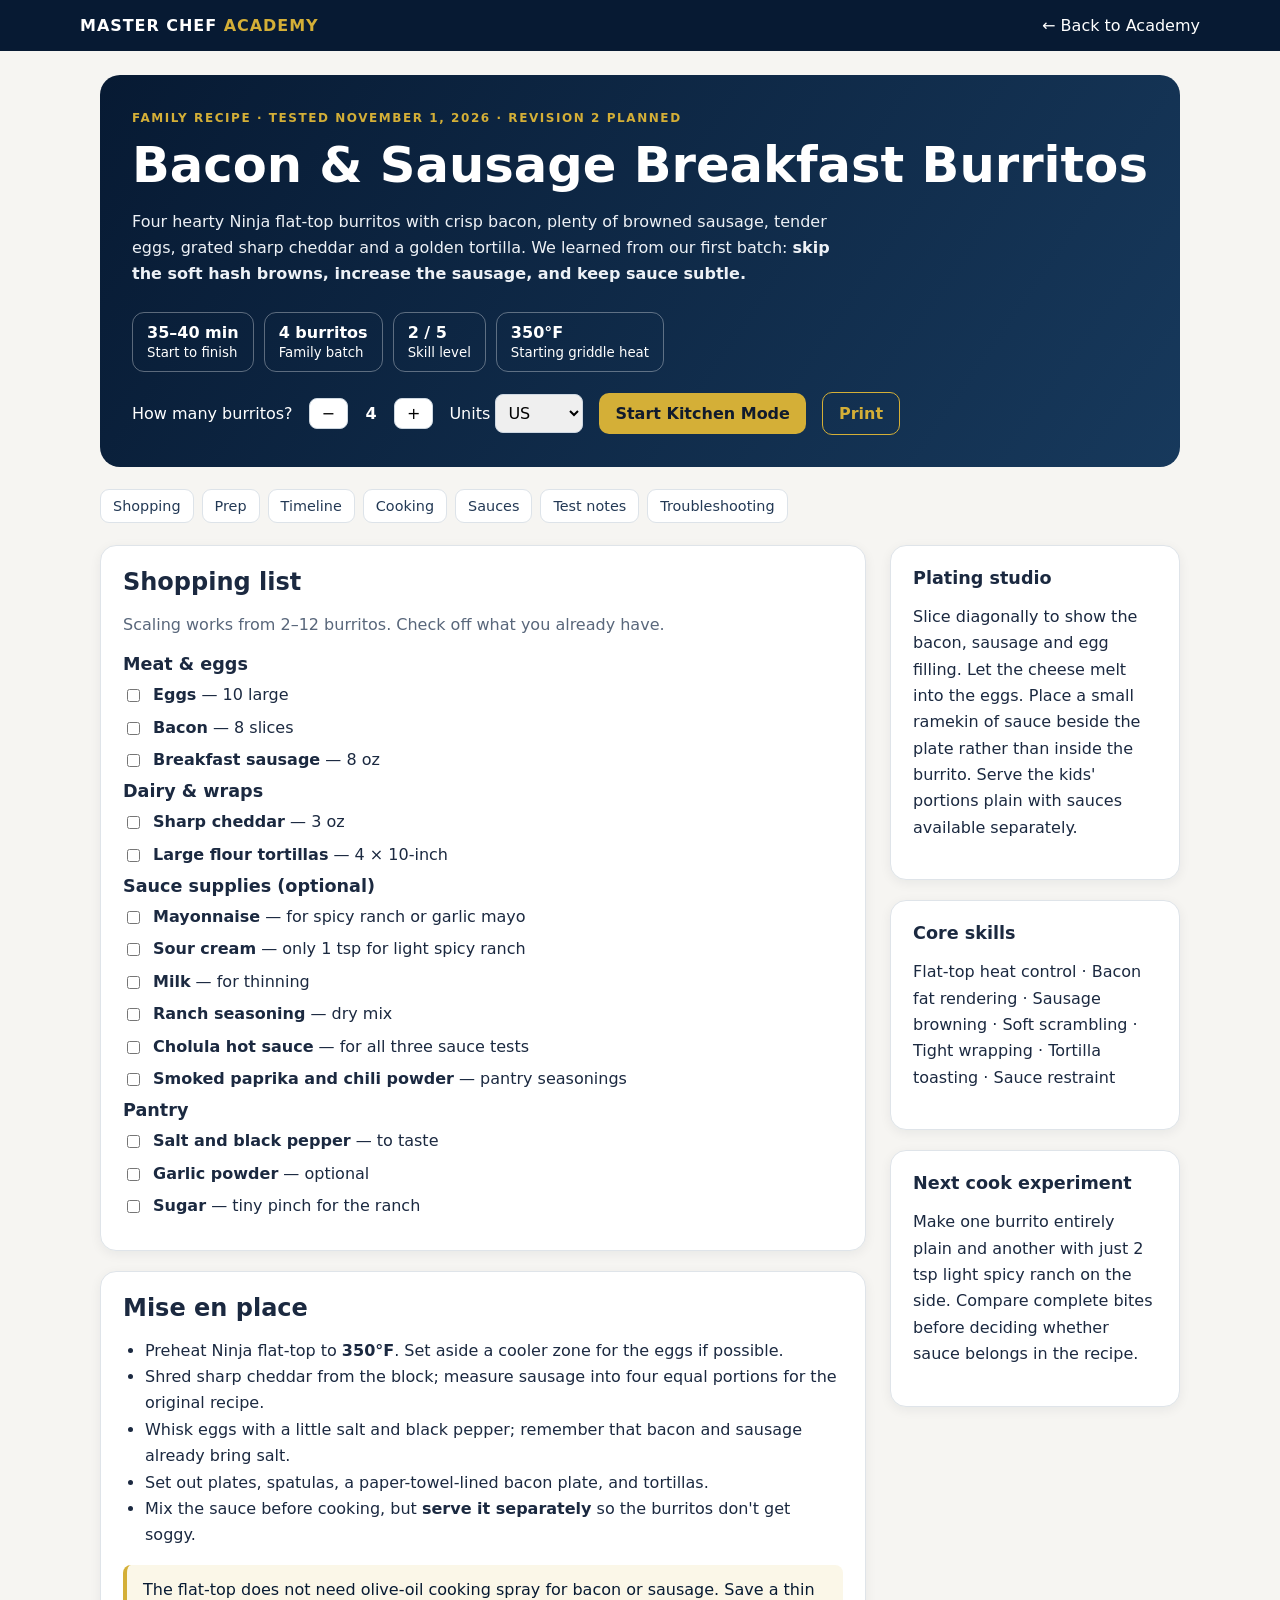
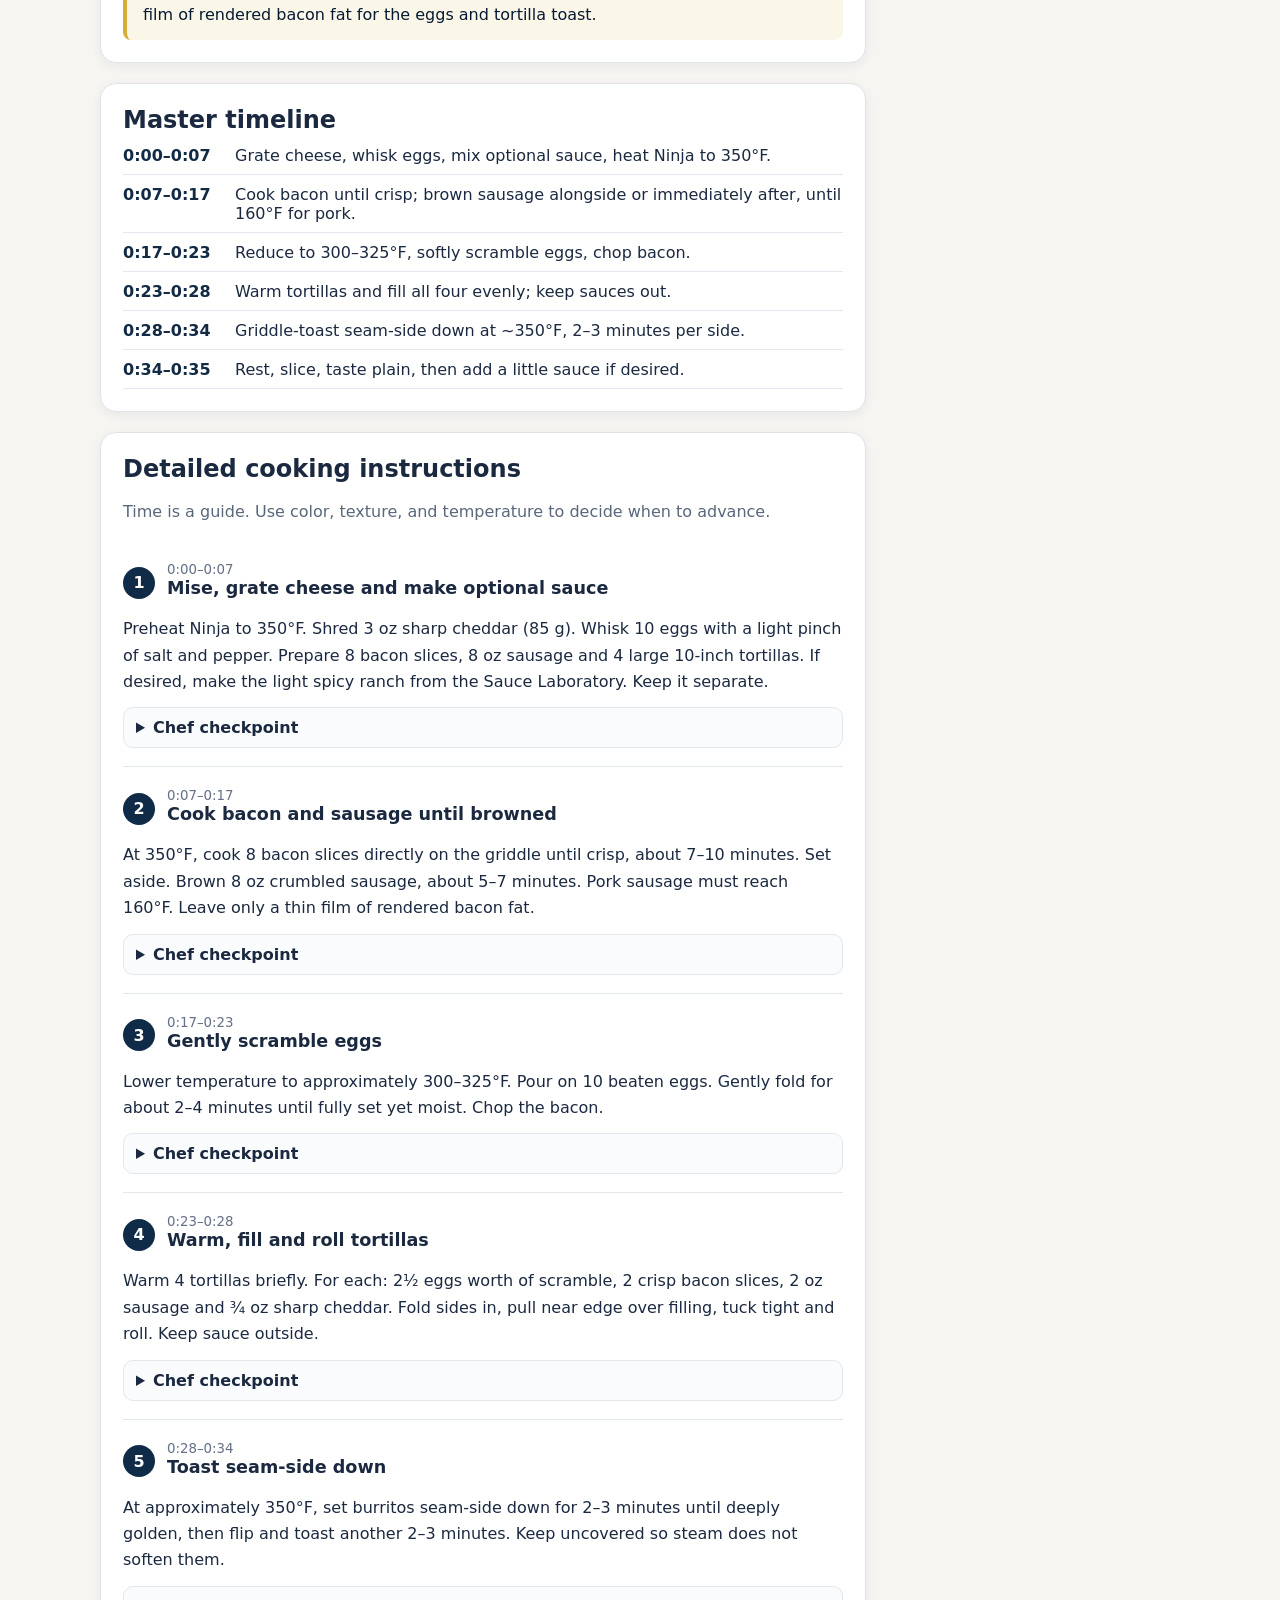
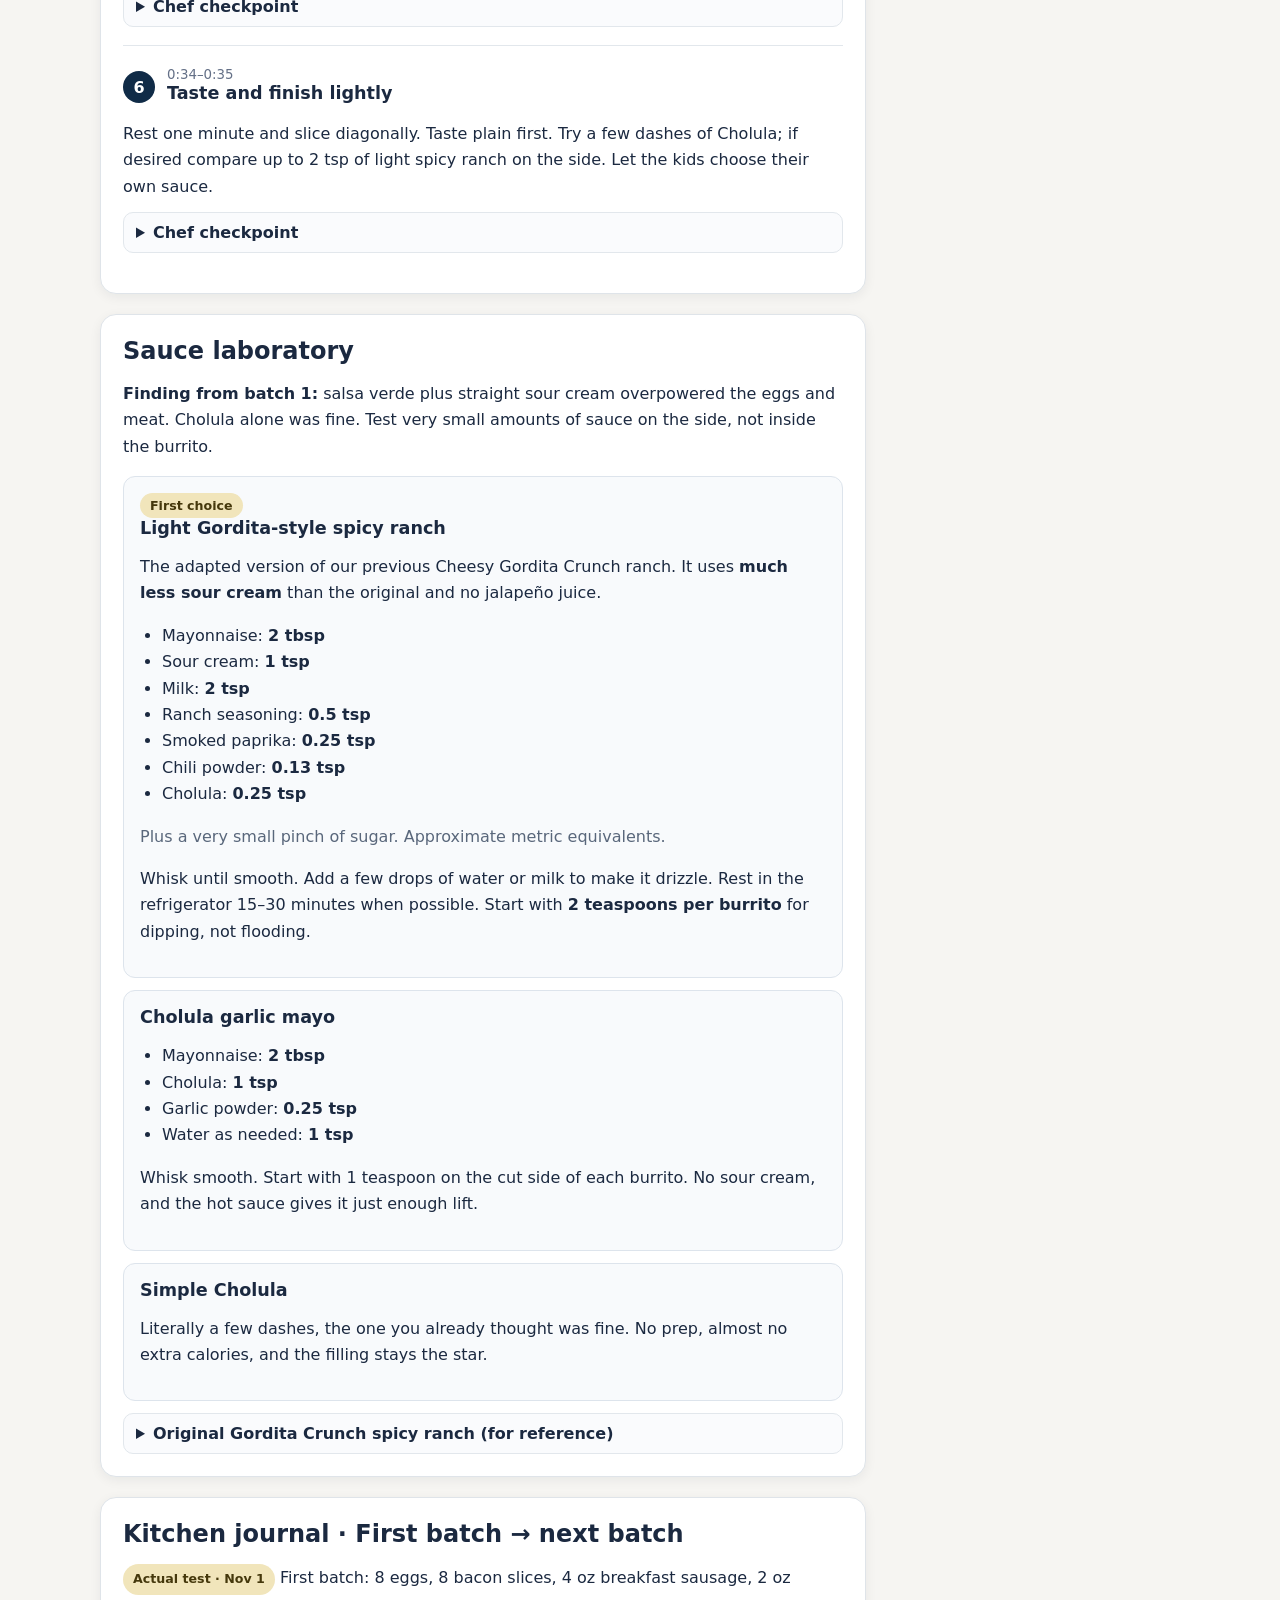
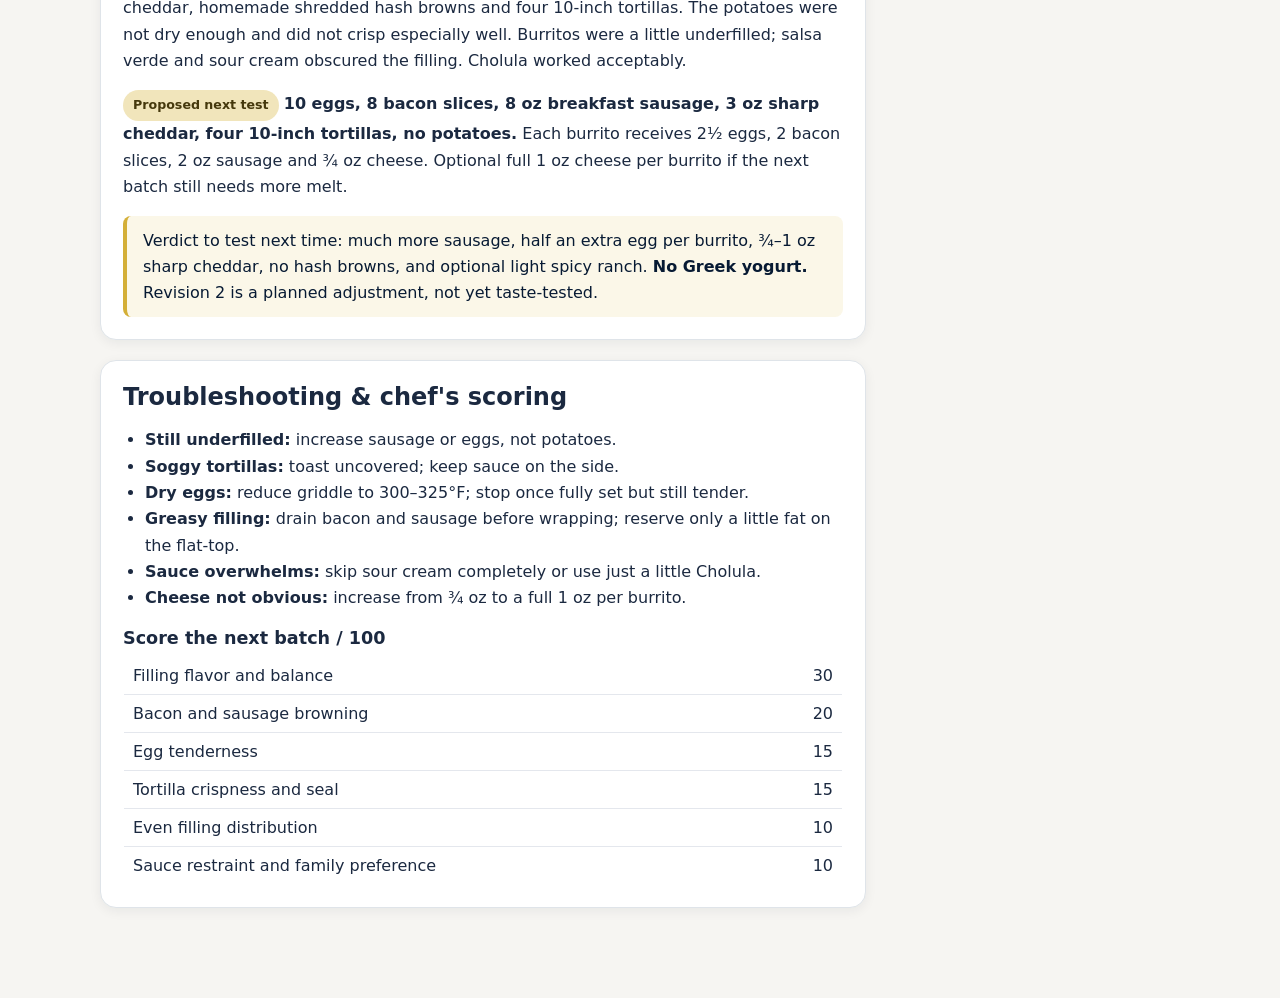
==== breakfast-burritos.html @ e3847322 "Add family breakfast burrito academy recipe with sauce trials and Kitchen Mode" ====
<!doctype html>
<html lang="en">
<head>
  <meta charset="utf-8"><meta name="viewport" content="width=device-width, initial-scale=1">
  <meta name="theme-color" content="#071a33">
  <title>Family Breakfast Burritos | Master Chef Academy</title>
  <link rel="stylesheet" href="styles.css">
  <style>
    :root{--navy:#071a33;--gold:#d4af37;--cream:#f6f5f2;--ink:#1b2940;}
    *{box-sizing:border-box}
    body{margin:0;background:var(--cream);color:var(--ink);font-family:system-ui,-apple-system,"Segoe UI",Arial,sans-serif}
    .academy-top{background:var(--navy);color:white;padding:1rem max(20px,calc((100vw - 1120px)/2));display:flex;justify-content:space-between;align-items:center;gap:1rem}
    .academy-top a{color:white;text-decoration:none}.academy-brand{font-weight:800;letter-spacing:.06em}.academy-brand em{color:var(--gold);font-style:normal}
    .page{max-width:1120px;margin:0 auto;padding:24px 20px 70px}
    .recipe-hero{background:linear-gradient(125deg,#071a33,#17395c);color:white;border-radius:20px;padding:32px;margin-bottom:22px}
    .eyebrow{font-size:.75rem;letter-spacing:.13em;text-transform:uppercase;color:var(--gold);font-weight:800}
    h1{font-size:clamp(2rem,5vw,3.1rem);line-height:1.1;margin:12px 0}
    h2{margin:0 0 12px;font-size:1.5rem}h3{margin:0 0 8px;font-size:1.1rem}
    .recipe-hero p{max-width:70ch;color:#edf1f6;line-height:1.65}
    .facts{display:flex;flex-wrap:wrap;gap:10px;margin-top:24px}.fact{border:1px solid #ffffff55;border-radius:12px;padding:10px 14px}
    .layout{display:grid;grid-template-columns:minmax(0,1fr) 290px;gap:24px;align-items:start}
    .panel{background:white;border:1px solid #dfe4e9;border-radius:16px;padding:22px;margin-bottom:20px;box-shadow:0 3px 12px #091b3210}
    .panel p,.panel li{line-height:1.65}.panel ol,.panel ul{padding-left:22px}
    .subtle{color:#59677b}.tag{display:inline-block;background:#f1e5bb;color:#45380c;border-radius:99px;font-size:.79rem;font-weight:700;padding:5px 10px}
    .callout{border-left:4px solid var(--gold);padding:12px 16px;background:#fbf7e8;border-radius:8px;line-height:1.6}
    .controls{display:flex;gap:16px;flex-wrap:wrap;align-items:center;margin-top:20px}
    button,select{font:inherit}.btn{background:var(--gold);border:0;border-radius:10px;padding:11px 16px;color:#101b2d;font-weight:800;cursor:pointer}
    .btn.outline{background:transparent;border:1px solid var(--gold);color:var(--gold)}.btn:disabled{opacity:.45;cursor:default}
    .stepper{display:flex;align-items:center;gap:12px}.stepper button{border:1px solid #ccd6df;background:white;border-radius:8px;padding:5px 12px;cursor:pointer}
    .stepper strong{min-width:22px;text-align:center}select{padding:8px;border-radius:8px;border:1px solid #cdd6e0}
    .check{display:flex;gap:10px;align-items:start;margin:10px 0;line-height:1.4}.check input{margin-top:5px;accent-color:#17395c}
    .method-step{padding:18px 0;border-top:1px solid #e2e7ec}.method-step:first-child{border-top:0}
    .method-step header{display:flex;align-items:center;gap:12px;margin-bottom:10px}.number{display:grid;place-items:center;min-width:32px;height:32px;border-radius:50%;background:#102b47;color:white;font-weight:800}
    .method-step small{color:#647087}.method-step p{margin:8px 0}
    details{margin-top:12px;border:1px solid #e2e7ec;border-radius:10px;padding:10px 12px;background:#fafbfd}
    details summary{cursor:pointer;font-weight:750}details p{margin:5px 0}
    .sauce{padding:16px;background:#f8fafc;border:1px solid #dde4ec;border-radius:12px;margin-top:12px}
    .score-table{width:100%;border-collapse:collapse}.score-table th,.score-table td{border-bottom:1px solid #e4e7ed;padding:9px;text-align:left}
    .section-links{display:flex;flex-wrap:wrap;gap:8px;margin-bottom:22px}
    .section-links a{font-size:.9rem;padding:8px 12px;background:white;border:1px solid #dde3e9;border-radius:9px;color:#233955;text-decoration:none}
    .timeline{display:grid;gap:10px}.timeline div{display:grid;grid-template-columns:100px 1fr;gap:12px;border-bottom:1px solid #e4e7ed;padding-bottom:9px}
    .timeline strong{color:#122a44}
    dialog{border:none;border-radius:18px;width:min(640px,94vw);max-height:90vh;box-shadow:0 24px 80px #0006;padding:0}
    dialog::backdrop{background:#071a33bb}
    .kitchen-header{background:var(--navy);color:white;padding:20px 24px}.kitchen-header p{color:#cbd7e6}
    .kitchen-content{padding:24px}.kitchen-actions{display:flex;align-items:center;gap:10px;justify-content:space-between;border-top:1px solid #dde4ea;padding:14px 24px}
    .kitchen-actions button{padding:8px 12px;border-radius:8px;border:1px solid #b3c2cf;background:white;cursor:pointer}
    .kitchen-actions button.primary{background:var(--gold);border-color:var(--gold);font-weight:800}
    .kitchen-progress{height:6px;background:#d9dfeb}.kitchen-progress div{height:100%;background:var(--gold)}
    .mobile-action{display:none}
    @media(max-width:800px){.layout{grid-template-columns:1fr}.recipe-hero{padding:22px}.page{padding:14px 14px 45px}.academy-top{padding:13px 16px}.panel{padding:17px}.mobile-action{display:block}}
    @media print{.academy-top,.controls,.section-links,.btn,.kitchen-actions{display:none!important}body{background:white}.layout{display:block}.panel,.recipe-hero{box-shadow:none;break-inside:avoid}.recipe-hero{color:black;background:white;border:1px solid #999}.recipe-hero p{color:black}}
  </style>
</head>
<body>
<header class="academy-top"><a class="academy-brand" href="index.html">MASTER CHEF <em>ACADEMY</em></a><a href="index.html">← Back to Academy</a></header>
<main class="page">
  <section class="recipe-hero">
    <span class="eyebrow">Family recipe · Tested November 1, 2026 · Revision 2 planned</span>
    <h1>Bacon & Sausage Breakfast Burritos</h1>
    <p>Four hearty Ninja flat-top burritos with crisp bacon, plenty of browned sausage, tender eggs, grated sharp cheddar and a golden tortilla. We learned from our first batch: <strong>skip the soft hash browns, increase the sausage, and keep sauce subtle.</strong></p>
    <div class="facts"><div class="fact"><strong>35–40 min</strong><br><small>Start to finish</small></div><div class="fact"><strong id="heroYield">4 burritos</strong><br><small>Family batch</small></div><div class="fact"><strong>2 / 5</strong><br><small>Skill level</small></div><div class="fact"><strong>350°F</strong><br><small>Starting griddle heat</small></div></div>
    <div class="controls">
      <span>How many burritos?</span>
      <div class="stepper"><button id="minus" aria-label="Reduce batch">−</button><strong id="servings">4</strong><button id="plus" aria-label="Increase batch">+</button></div>
      <label>Units <select id="units"><option value="us">US</option><option value="metric">Metric</option></select></label>
      <button class="btn" id="startKitchen" type="button">Start Kitchen Mode</button>
      <button class="btn outline" id="printRecipe" type="button">Print</button>
    </div>
  </section>
  <nav class="section-links" aria-label="Recipe sections"><a href="#shopping">Shopping</a><a href="#mise">Prep</a><a href="#timeline">Timeline</a><a href="#steps">Cooking</a><a href="#sauces">Sauces</a><a href="#notes">Test notes</a><a href="#troubleshooting">Troubleshooting</a></nav>
  <div class="layout">
    <div>
      <section class="panel" id="shopping"><h2>Shopping list</h2><p class="subtle">Scaling works from 2–12 burritos. Check off what you already have.</p><div id="shoppingItems"></div></section>
      <section class="panel" id="mise"><h2>Mise en place</h2>
        <ul><li>Preheat Ninja flat-top to <strong>350°F</strong>. Set aside a cooler zone for the eggs if possible.</li><li>Shred sharp cheddar from the block; measure sausage into four equal portions for the original recipe.</li><li>Whisk eggs with a little salt and black pepper; remember that bacon and sausage already bring salt.</li><li>Set out plates, spatulas, a paper-towel-lined bacon plate, and tortillas.</li><li>Mix the sauce before cooking, but <strong>serve it separately</strong> so the burritos don't get soggy.</li></ul>
        <div class="callout">The flat-top does not need olive-oil cooking spray for bacon or sausage. Save a thin film of rendered bacon fat for the eggs and tortilla toast.</div>
      </section>
      <section class="panel" id="timeline"><h2>Master timeline</h2><div class="timeline">
        <div><strong>0:00–0:07</strong><span>Grate cheese, whisk eggs, mix optional sauce, heat Ninja to 350°F.</span></div>
        <div><strong>0:07–0:17</strong><span>Cook bacon until crisp; brown sausage alongside or immediately after, until 160°F for pork.</span></div>
        <div><strong>0:17–0:23</strong><span>Reduce to 300–325°F, softly scramble eggs, chop bacon.</span></div>
        <div><strong>0:23–0:28</strong><span>Warm tortillas and fill all four evenly; keep sauces out.</span></div>
        <div><strong>0:28–0:34</strong><span>Griddle-toast seam-side down at ~350°F, 2–3 minutes per side.</span></div>
        <div><strong>0:34–0:35</strong><span>Rest, slice, taste plain, then add a little sauce if desired.</span></div>
      </div></section>
      <section class="panel" id="steps"><h2>Detailed cooking instructions</h2><p class="subtle">Time is a guide. Use color, texture, and temperature to decide when to advance.</p><div id="method"></div></section>
      <section class="panel" id="sauces"><h2>Sauce laboratory</h2><p><strong>Finding from batch 1:</strong> salsa verde plus straight sour cream overpowered the eggs and meat. Cholula alone was fine. Test very small amounts of sauce on the side, not inside the burrito.</p>
        <div class="sauce"><span class="tag">First choice</span><h3>Light Gordita-style spicy ranch</h3><p>The adapted version of our previous Cheesy Gordita Crunch ranch. It uses <strong>much less sour cream</strong> than the original and no jalapeño juice.</p><div id="ranchAmounts"></div><p>Whisk until smooth. Add a few drops of water or milk to make it drizzle. Rest in the refrigerator 15–30 minutes when possible. Start with <strong>2 teaspoons per burrito</strong> for dipping, not flooding.</p></div>
        <div class="sauce"><h3>Cholula garlic mayo</h3><div id="mayoAmounts"></div><p>Whisk smooth. Start with 1 teaspoon on the cut side of each burrito. No sour cream, and the hot sauce gives it just enough lift.</p></div>
        <div class="sauce"><h3>Simple Cholula</h3><p>Literally a few dashes, the one you already thought was fine. No prep, almost no extra calories, and the filling stays the star.</p></div>
        <details><summary>Original Gordita Crunch spicy ranch (for reference)</summary><p>120 g mayonnaise, 60 g sour cream, 20–30 g milk/buttermilk, 8–10 g ranch seasoning, 2 g paprika, 1 g chili/chipotle powder, 0.5–1 g cayenne and 1 g sugar. Optional hot sauce and a tiny squeeze of lime. <strong>Original correction: no jalapeño juice.</strong> This is the stronger historical sauce, <em>not</em> the adapted burrito version.</p></details>
      </section>
      <section class="panel" id="notes"><h2>Kitchen journal · First batch → next batch</h2>
        <p><span class="tag">Actual test · Nov 1</span> First batch: 8 eggs, 8 bacon slices, 4 oz breakfast sausage, 2 oz cheddar, homemade shredded hash browns and four 10-inch tortillas. The potatoes were not dry enough and did not crisp especially well. Burritos were a little underfilled; salsa verde and sour cream obscured the filling. Cholula worked acceptably.</p>
        <p><span class="tag">Proposed next test</span> <strong>10 eggs, 8 bacon slices, 8 oz breakfast sausage, 3 oz sharp cheddar, four 10-inch tortillas, no potatoes.</strong> Each burrito receives 2½ eggs, 2 bacon slices, 2 oz sausage and ¾ oz cheese. Optional full 1 oz cheese per burrito if the next batch still needs more melt.</p>
        <div class="callout">Verdict to test next time: much more sausage, half an extra egg per burrito, ¾–1 oz sharp cheddar, no hash browns, and optional light spicy ranch. <strong>No Greek yogurt.</strong> Revision 2 is a planned adjustment, not yet taste-tested.</div>
      </section>
      <section class="panel" id="troubleshooting"><h2>Troubleshooting & chef's scoring</h2>
        <ul><li><strong>Still underfilled:</strong> increase sausage or eggs, not potatoes.</li><li><strong>Soggy tortillas:</strong> toast uncovered; keep sauce on the side.</li><li><strong>Dry eggs:</strong> reduce griddle to 300–325°F; stop once fully set but still tender.</li><li><strong>Greasy filling:</strong> drain bacon and sausage before wrapping; reserve only a little fat on the flat-top.</li><li><strong>Sauce overwhelms:</strong> skip sour cream completely or use just a little Cholula.</li><li><strong>Cheese not obvious:</strong> increase from ¾ oz to a full 1 oz per burrito.</li></ul>
        <h3>Score the next batch / 100</h3><table class="score-table"><tbody><tr><td>Filling flavor and balance</td><td>30</td></tr><tr><td>Bacon and sausage browning</td><td>20</td></tr><tr><td>Egg tenderness</td><td>15</td></tr><tr><td>Tortilla crispness and seal</td><td>15</td></tr><tr><td>Even filling distribution</td><td>10</td></tr><tr><td>Sauce restraint and family preference</td><td>10</td></tr></tbody></table>
      </section>
    </div>
    <aside>
      <div class="panel"><h3>Plating studio</h3><p>Slice diagonally to show the bacon, sausage and egg filling. Let the cheese melt into the eggs. Place a small ramekin of sauce beside the plate rather than inside the burrito. Serve the kids' portions plain with sauces available separately.</p></div>
      <div class="panel"><h3>Core skills</h3><p>Flat-top heat control · Bacon fat rendering · Sausage browning · Soft scrambling · Tight wrapping · Tortilla toasting · Sauce restraint</p></div>
      <div class="panel"><h3>Next cook experiment</h3><p>Make one burrito entirely plain and another with just 2 tsp light spicy ranch on the side. Compare complete bites before deciding whether sauce belongs in the recipe.</p></div>
    </aside>
  </div>
</main>
<dialog id="kitchenDialog" aria-label="Interactive kitchen mode">
  <div class="kitchen-header"><span class="eyebrow">Master Chef Academy · Kitchen Mode</span><h2 id="kitchenTitle">Breakfast burritos</h2><p id="kitchenTime">Step 1</p></div>
  <div class="kitchen-progress"><div id="kitchenProgress" style="width:0"></div></div>
  <div class="kitchen-content"><h3 id="kitchenStepTitle"></h3><p id="kitchenStepBody"></p><div class="callout" id="kitchenCheck"></div></div>
  <div class="kitchen-actions"><button id="kitchenBack">Previous</button><span id="kitchenCounter"></span><button class="primary" id="kitchenNext">Next</button><button id="kitchenClose">Close</button></div>
</dialog>
<script>
(()=>{
  const $=s=>document.querySelector(s);
  const shopping=$('#shoppingItems'),method=$('#method'),ranch=$('#ranchAmounts'),mayo=$('#mayoAmounts');
  let n=4,unit='us',idx=0;
  const fmt=x=>Number.isInteger(x)?String(x):Number(x.toFixed(2)).toString();
  const f=()=>n/4;
  const sauces={
    ranch:[['Mayonnaise',2,'tbsp',30,'g'],['Sour cream',1,'tsp',5,'g'],['Milk',2,'tsp',10,'g'],['Ranch seasoning',.5,'tsp',1.5,'g'],['Smoked paprika',.25,'tsp',.6,'g'],['Chili powder',.125,'tsp',.3,'g'],['Cholula',.25,'tsp',1.25,'mL']],
    mayo:[['Mayonnaise',2,'tbsp',30,'g'],['Cholula',1,'tsp',5,'mL'],['Garlic powder',.25,'tsp',.6,'g'],['Water as needed',1,'tsp',5,'mL']]
  };
  const scaled=(x)=>fmt(x*f());
  function measures(arr){return '<ul>'+arr.map(([name,a,u,b,v])=>'<li>'+name+': <strong>'+(unit==='us'?scaled(a)+' '+u:scaled(b)+' '+v)+'</strong></li>').join('')+'</ul>'}
  const tasks=[
    {t:'Mise, grate cheese and make optional sauce',time:'0:00–0:07',body:()=> 'Preheat Ninja to 350°F. Shred '+scaled(3)+' oz sharp cheddar ('+scaled(85)+' g). Whisk '+scaled(10)+' eggs with a light pinch of salt and pepper. Prepare '+scaled(8)+' bacon slices, '+scaled(8)+' oz sausage and '+n+' large 10-inch tortillas. If desired, make the light spicy ranch from the Sauce Laboratory. Keep it separate.',check:'Cheese is shredded; eggs uniformly whisked; no olive oil spray needed for the bacon. Sauce should taste subtle, not sour-cream-forward.'},
    {t:'Cook bacon and sausage until browned',time:'0:07–0:17',body:()=> 'At 350°F, cook '+scaled(8)+' bacon slices directly on the griddle until crisp, about 7–10 minutes. Set aside. Brown '+scaled(8)+' oz crumbled sausage, about 5–7 minutes. Pork sausage must reach 160°F. Leave only a thin film of rendered bacon fat.',check:'Bacon has crisp edges; sausage crumbles are deeply browned, not steamed. Avoid excess oil.'},
    {t:'Gently scramble eggs',time:'0:17–0:23',body:()=> 'Lower temperature to approximately 300–325°F. Pour on '+scaled(10)+' beaten eggs. Gently fold for about 2–4 minutes until fully set yet moist. Chop the bacon.',check:'Eggs are fully cooked but tender, not dry or browned.'},
    {t:'Warm, fill and roll tortillas',time:'0:23–0:28',body:()=> 'Warm '+n+' tortillas briefly. For each: 2½ eggs worth of scramble, 2 crisp bacon slices, 2 oz sausage and ¾ oz sharp cheddar. Fold sides in, pull near edge over filling, tuck tight and roll. Keep sauce outside.',check:'Four satisfyingly full burritos with sealed sides; no potatoes or sauce inside.'},
    {t:'Toast seam-side down',time:'0:28–0:34',body:()=> 'At approximately 350°F, set burritos seam-side down for 2–3 minutes until deeply golden, then flip and toast another 2–3 minutes. Keep uncovered so steam does not soften them.',check:'Exterior is golden and crisp, cheese melted, seam sealed.'},
    {t:'Taste and finish lightly',time:'0:34–0:35',body:()=> 'Rest one minute and slice diagonally. Taste plain first. Try a few dashes of Cholula; if desired compare up to 2 tsp of light spicy ranch on the side. Let the kids choose their own sauce.',check:'The bacon, sausage, egg and cheddar remain dominant. Any sauce is only an accent.'}
  ];
  function render(){
    $('#servings').textContent=n;$('#heroYield').textContent=n+' burritos';
    const items=[
      ['Meat & eggs',[['Eggs',scaled(10)+' large'],['Bacon',scaled(8)+' slices'],['Breakfast sausage',unit==='us'?scaled(8)+' oz':scaled(227)+' g']]],
      ['Dairy & wraps',[['Sharp cheddar',unit==='us'?scaled(3)+' oz':scaled(85)+' g'],['Large flour tortillas',n+' × 10-inch']]],
      ['Sauce supplies (optional)',[['Mayonnaise','for spicy ranch or garlic mayo'],['Sour cream','only '+(unit==='us'?scaled(1)+' tsp':scaled(5)+' g')+' for light spicy ranch'],['Milk','for thinning'],['Ranch seasoning','dry mix'],['Cholula hot sauce','for all three sauce tests'],['Smoked paprika and chili powder','pantry seasonings']]],
      ['Pantry',[['Salt and black pepper','to taste'],['Garlic powder','optional'],['Sugar','tiny pinch for the ranch']]]
    ];
    shopping.innerHTML=items.map(([group,parts])=>'<h3>'+group+'</h3>'+parts.map(([item,amount])=>'<label class="check"><input type="checkbox"><span><strong>'+item+'</strong> — '+amount+'</span></label>').join('')).join('');
    ranch.innerHTML=measures(sauces.ranch)+'<p class="subtle">Plus a very small pinch of sugar. Approximate metric equivalents.</p>';
    mayo.innerHTML=measures(sauces.mayo);
    method.innerHTML=tasks.map((s,i)=>'<article class="method-step"><header><span class="number">'+(i+1)+'</span><div><small>'+s.time+'</small><h3>'+s.t+'</h3></div></header><p>'+s.body()+'</p><details><summary>Chef checkpoint</summary><p>'+s.check+'</p></details></article>').join('');
    $('#minus').disabled=n<=2;$('#plus').disabled=n>=12;
  }
  $('#minus').onclick=()=>{n=Math.max(2,n-1);render()};
  $('#plus').onclick=()=>{n=Math.min(12,n+1);render()};
  $('#units').onchange=e=>{unit=e.target.value;render()};
  $('#printRecipe').onclick=()=>window.print();
  const dialog=$('#kitchenDialog');
  function renderKitchen(){
    const s=tasks[idx];$('#kitchenTitle').textContent=s.t;$('#kitchenTime').textContent=s.time;$('#kitchenStepTitle').textContent=s.t;$('#kitchenStepBody').textContent=s.body();$('#kitchenCheck').textContent='Chef checkpoint: '+s.check;$('#kitchenCounter').textContent=(idx+1)+' of '+tasks.length;$('#kitchenProgress').style.width=(100*(idx+1)/tasks.length)+'%';$('#kitchenBack').disabled=idx===0;$('#kitchenNext').textContent=idx===tasks.length-1?'Finish':'Next';
  }
  $('#startKitchen').onclick=()=>{idx=0;renderKitchen();dialog.showModal()};
  $('#kitchenBack').onclick=()=>{if(idx>0){idx--;renderKitchen()}};
  $('#kitchenNext').onclick=()=>{if(idx<tasks.length-1){idx++;renderKitchen()}else dialog.close()};
  $('#kitchenClose').onclick=()=>dialog.close();
  render();
})();
</script>
</body>
</html>
---- styles.css ----
:root {
  --navy-950:#031122;
  --navy-900:#071a33;
  --navy-800:#0d284d;
  --navy-700:#163b68;
  --navy-100:#e8eef6;
  --gold-700:#987414;
  --gold-500:#c8a43d;
  --gold-300:#e8cf7a;
  --white:#ffffff;
  --paper:#f4f6f9;
  --grey-100:#edf0f4;
  --grey-200:#dbe1e9;
  --grey-400:#a8b2c0;
  --ink:#10233e;
  --muted:#637188;
  --line:#d9e0e8;
  --success:#2f7d5b;
  --shadow:0 20px 55px rgba(7,26,51,.10);
  --soft-shadow:0 12px 30px rgba(7,26,51,.07);
  --serif:Georgia,"Times New Roman",serif;
  --sans:Inter,ui-sans-serif,system-ui,-apple-system,BlinkMacSystemFont,"Segoe UI",sans-serif;
}
*{box-sizing:border-box}
html{scroll-behavior:smooth;background:var(--paper)}
body{margin:0;font-family:var(--sans);background:var(--paper);color:var(--ink);min-width:320px}
button,input,select,textarea{font:inherit}
button{touch-action:manipulation}
button:focus-visible,input:focus-visible,select:focus-visible,textarea:focus-visible{outline:3px solid rgba(200,164,61,.4);outline-offset:2px}
[hidden]{display:none!important}
.shell{display:grid;grid-template-columns:286px minmax(0,1fr);min-height:100vh}
.sidebar{position:sticky;top:0;height:100vh;padding:28px 20px 22px;background:linear-gradient(180deg,var(--navy-900),var(--navy-950));border-right:1px solid rgba(255,255,255,.08);display:flex;flex-direction:column;z-index:40;color:var(--white);overflow-y:auto}
.brand{display:grid;grid-template-columns:58px 1fr;gap:14px;align-items:start;margin-bottom:30px}
.brand-mark{width:56px;height:56px;border:1px solid rgba(232,207,122,.7);border-radius:50%;display:grid;place-items:center;position:relative;background:rgba(255,255,255,.04)}
.brand-mark:before,.brand-mark:after{content:"";position:absolute;inset:5px;border:1px solid rgba(232,207,122,.24);border-radius:50%}
.brand-mark:after{inset:11px;border-style:dotted}
.brand-mark span{font-family:var(--serif);font-size:28px;color:var(--gold-300);z-index:1}
.brand-copy{display:grid;gap:5px}
.brand strong{font-family:var(--serif);font-size:24px;line-height:1.03;font-weight:500;letter-spacing:-.02em}
.brand small,.sidebar-note{color:#b9c6d6;line-height:1.5}
.eyebrow{text-transform:uppercase;letter-spacing:.17em;font-size:10px;color:var(--gold-300);font-weight:800}
.eyebrow.dark{color:var(--gold-700)}
.sidebar nav{display:grid;gap:6px}
.nav-section-label{text-transform:uppercase;letter-spacing:.17em;font-size:9px;color:#728398;font-weight:800;padding:18px 12px 6px}
.nav-link{border:0;background:transparent;color:#c8d3df;text-align:left;padding:11px 12px;border-radius:11px;cursor:pointer;display:grid;grid-template-columns:28px 1fr;align-items:center;gap:8px;transition:.18s ease}
.nav-link:hover,.nav-link.active{background:rgba(255,255,255,.09);color:white;box-shadow:inset 3px 0 var(--gold-500)}
.nav-icon{font-size:16px;color:var(--gold-300)}
.lesson-dot{width:24px;height:24px;border:1px solid #62768e;border-radius:50%;display:grid;place-items:center;font-size:9px;color:#aebdcd}
.lesson-dot.gold{border-color:var(--gold-500);color:var(--gold-300)}
.sidebar-card{margin-top:auto;padding:16px;border:1px solid rgba(255,255,255,.12);border-radius:14px;background:rgba(255,255,255,.05);display:grid;gap:7px}
.sidebar-card strong{font-family:var(--serif);font-size:19px;font-weight:500}
.sidebar-card small{color:#aebdcd}
.mini-progress{height:5px;border-radius:99px;background:#263f5e;overflow:hidden;margin:3px 0}
.mini-progress span{display:block;height:100%;background:var(--gold-500)}
.sidebar-note{font-size:11px;padding-top:16px;margin-top:16px;border-top:1px solid rgba(255,255,255,.1)}
.main{min-width:0;display:flex;flex-direction:column;min-height:100vh}
.topbar{display:flex;align-items:center;gap:16px;padding:17px 30px;border-bottom:1px solid rgba(217,224,232,.9);position:sticky;top:0;background:rgba(255,255,255,.91);backdrop-filter:blur(18px);z-index:30}
.topbar-copy{min-width:0}
.topbar h1{font-family:var(--serif);margin:3px 0 0;font-size:26px;font-weight:500;color:var(--navy-900);white-space:nowrap;overflow:hidden;text-overflow:ellipsis}
.topbar-meta{margin-left:auto;color:var(--muted);font-size:13px}
.menu-btn{display:none;width:42px;height:42px;border:1px solid var(--line);border-radius:10px;background:white;color:var(--navy-900);font-size:20px;cursor:pointer}
.button{border:1px solid var(--gold-500);background:var(--gold-500);color:var(--navy-950);padding:12px 17px;border-radius:10px;font-weight:800;cursor:pointer;transition:transform .16s ease,box-shadow .16s ease,filter .16s ease}
.button:hover{filter:brightness(1.04);transform:translateY(-1px);box-shadow:0 8px 18px rgba(200,164,61,.18)}
.button.secondary{background:white;color:var(--navy-900);border-color:#b8c3d1}
.button.ghost{background:transparent;color:white;border-color:rgba(255,255,255,.4)}
.button.compact{padding:9px 13px;font-size:13px}
.view{display:none;padding:34px 36px 48px}
.view.active{display:block}
.dashboard-wrap,.lesson-wrap{max-width:1240px;margin:auto;width:100%}
.hero{min-height:500px;border-radius:26px;padding:50px;display:grid;grid-template-columns:minmax(0,1.25fr) minmax(340px,.75fr);gap:38px;align-items:center;background:radial-gradient(circle at 100% 0%,rgba(200,164,61,.31),transparent 39%),linear-gradient(145deg,var(--navy-800),var(--navy-950));color:white;box-shadow:0 25px 65px rgba(7,26,51,.2);position:relative;overflow:hidden}
.hero:before{content:"";position:absolute;width:320px;height:320px;border:1px solid rgba(255,255,255,.045);border-radius:50%;left:-130px;top:-150px;box-shadow:0 0 0 45px rgba(255,255,255,.018),0 0 0 90px rgba(255,255,255,.012)}
.hero-copy{position:relative;z-index:2}
.hero-kicker{font-family:var(--serif);font-size:18px;color:var(--gold-300)!important;margin:20px 0 0!important}
.hero h2,.lesson-hero h2{font-family:var(--serif);font-size:clamp(44px,5vw,76px);line-height:.98;margin:10px 0 18px;font-weight:500;letter-spacing:-.035em}
.hero p,.lesson-hero p{color:#d5dfeb;line-height:1.72;font-size:17px;max-width:760px;margin:0}
.pill{display:inline-flex;align-items:center;padding:7px 11px;border-radius:999px;background:rgba(200,164,61,.14);color:var(--gold-300);font-size:10px;font-weight:800;text-transform:uppercase;letter-spacing:.14em;border:1px solid rgba(232,207,122,.34)}
.hero-actions{display:flex;gap:11px;flex-wrap:wrap;margin-top:26px}
.hero-facts{display:flex;gap:22px;flex-wrap:wrap;margin-top:28px;padding-top:23px;border-top:1px solid rgba(255,255,255,.12);font-size:12px;color:#aebed0;text-transform:uppercase;letter-spacing:.08em}
.hero-facts strong{color:white;font-size:14px;margin-right:4px}
.dish-stage{position:relative;min-height:400px;display:grid;place-items:center}
.plate{width:min(340px,82vw);aspect-ratio:1;border-radius:50%;background:radial-gradient(circle at 45% 38%,#fff 0 55%,#eef1f4 58%,#fff 68%,#dce3ea 70%,#fff 73%);box-shadow:0 34px 70px rgba(0,0,0,.34),inset 0 0 0 1px rgba(10,25,43,.08);position:relative;transform:rotate(-4deg);z-index:2}
.gold-orbit{position:absolute;border:1px solid rgba(232,207,122,.25);border-radius:50%}
.orbit-one{width:382px;height:382px}
.orbit-two{width:432px;height:432px;border-style:dashed;opacity:.55}
.pasta{position:absolute;width:120px;height:80px;border:13px double #d6a13e;border-radius:46% 54% 48% 52%;left:76px;top:142px;transform:rotate(14deg);filter:drop-shadow(0 6px 6px rgba(69,43,7,.16))}
.nest-two{width:100px;height:62px;left:90px;top:150px;border-width:10px;transform:rotate(-16deg)}
.medallion{position:absolute;width:72px;height:48px;border-radius:50%;background:linear-gradient(145deg,#a85530,#d68a61 45%,#8a3f27);box-shadow:0 7px 10px rgba(54,22,10,.25);display:grid;place-items:center;transform:rotate(-18deg)}
.medallion i{display:block;width:42px;height:24px;border-radius:50%;background:#afca71;box-shadow:inset 0 0 0 5px #e9c7a9,inset 0 0 0 8px #bf6e49}
.m1{left:155px;top:108px}.m2{left:184px;top:151px}.m3{left:195px;top:199px}
.tuile{position:absolute;width:25px;height:130px;left:225px;top:68px;border-radius:50% 20% 48% 30%;background:repeating-linear-gradient(48deg,#d9aa42 0 3px,transparent 3px 7px),repeating-linear-gradient(-42deg,#e3bd5b 0 2px,transparent 2px 7px);transform:rotate(19deg);filter:drop-shadow(0 8px 5px rgba(80,51,4,.18))}
.pea{position:absolute;width:9px;height:9px;border-radius:50%;background:#6d9e38;box-shadow:inset -2px -2px 2px #467321}
.p1{left:110px;top:103px}.p2{left:79px;top:234px}.p3{left:151px;top:244px}.p4{left:251px;top:241px}.p5{left:274px;top:152px}
.oil{position:absolute;width:8px;height:8px;border-radius:50%;background:#4f822d;box-shadow:0 0 0 2px rgba(79,130,45,.13)}
.o1{left:69px;top:112px}.o2{left:63px;top:137px}.o3{left:68px;top:164px}.o4{left:82px;top:188px}.o5{left:99px;top:208px}
.sauce-swoosh{position:absolute;width:115px;height:58px;border-radius:50%;border-left:9px solid #e6d5aa;border-bottom:6px solid #e6d5aa;right:40px;bottom:49px;transform:rotate(-13deg);opacity:.95}
.chef-note{position:absolute;right:-6px;bottom:12px;background:rgba(3,17,34,.9);border:1px solid rgba(232,207,122,.35);backdrop-filter:blur(12px);padding:12px 15px;border-radius:12px;z-index:3;max-width:210px;box-shadow:0 12px 28px rgba(0,0,0,.22)}
.chef-note span{display:block;text-transform:uppercase;letter-spacing:.13em;font-size:9px;color:var(--gold-300);font-weight:800;margin-bottom:5px}
.chef-note strong{font-family:var(--serif);font-size:15px;font-weight:500;line-height:1.3}
.academy-summary{display:grid;grid-template-columns:repeat(3,minmax(0,1fr));gap:14px;margin:18px 0 46px}
.summary-card{background:white;border:1px solid var(--line);border-radius:16px;padding:19px;display:grid;grid-template-columns:54px 1fr;gap:14px;align-items:center;box-shadow:var(--soft-shadow)}
.summary-icon{width:52px;height:52px;border-radius:50%;background:var(--navy-100);border:1px solid #d5deea;color:var(--navy-800);display:grid;place-items:center;font-family:var(--serif);font-size:21px}
.summary-card span{display:block;font-size:10px;text-transform:uppercase;letter-spacing:.12em;color:var(--gold-700);font-weight:800}
.summary-card strong{display:block;font-family:var(--serif);font-size:19px;font-weight:500;margin:3px 0;color:var(--navy-900)}
.summary-card small{color:var(--muted)}
.section-heading{display:flex;justify-content:space-between;align-items:end;margin:0 0 18px}
.section-heading h2,.path-heading h2,.page-intro h2,.content-narrow h2{font-family:var(--serif);font-size:36px;font-weight:500;margin:5px 0;color:var(--navy-900);letter-spacing:-.02em}
.section-heading p,.page-intro p{color:var(--muted);margin:7px 0 0;line-height:1.6}
.lesson-grid{display:grid;grid-template-columns:repeat(2,minmax(0,1fr));gap:18px}
.lesson-card{border:1px solid var(--line);border-radius:20px;background:white;box-shadow:var(--soft-shadow);overflow:hidden;transition:transform .2s ease,box-shadow .2s ease}
.lesson-card:hover{transform:translateY(-3px);box-shadow:0 22px 46px rgba(7,26,51,.12)}
.lesson-card.featured{border:1px solid var(--gold-500);box-shadow:0 14px 34px rgba(200,164,61,.11)}
.lesson-art{height:190px;position:relative;overflow:hidden}
.foundation-art{background:radial-gradient(circle at 78% 20%,rgba(232,207,122,.55),transparent 28%),linear-gradient(145deg,#dfe5ec,#b8c5d4)}
.signature-art{background:radial-gradient(circle at 75% 20%,rgba(232,207,122,.3),transparent 33%),linear-gradient(145deg,var(--navy-800),var(--navy-950))}
.skillet{position:absolute;width:155px;height:155px;border-radius:50%;background:#223346;left:50%;top:24px;transform:translateX(-50%);box-shadow:0 16px 20px rgba(16,35,62,.25),inset 0 0 0 10px #142232}
.skillet:after{content:"";position:absolute;width:95px;height:21px;border-radius:0 16px 16px 0;background:#223346;left:135px;top:67px;transform:rotate(-7deg);transform-origin:left center}
.chicken-sear{position:absolute;width:105px;height:68px;border-radius:56% 44% 50% 50%;background:radial-gradient(circle at 38% 42%,#dca16b,#b86c3f 63%,#794024);left:50%;top:66px;transform:translateX(-50%) rotate(-8deg);box-shadow:inset 0 0 0 3px rgba(255,222,176,.17)}
.chicken-sear:after{content:"";position:absolute;inset:12px 18px;border-top:3px solid rgba(88,46,24,.38);border-bottom:3px solid rgba(88,46,24,.28);transform:rotate(13deg)}
.herb{position:absolute;width:20px;height:8px;background:#456b40;border-radius:100% 0 100% 0}.h1{left:25%;top:43px;transform:rotate(22deg)}.h2{right:24%;bottom:33px;transform:rotate(-35deg)}
.mini-plate{position:absolute;width:175px;height:175px;border-radius:50%;background:radial-gradient(circle at 45% 40%,white 0 58%,#e5e9ee 61%,white 70%);left:50%;top:8px;transform:translateX(-50%);box-shadow:0 18px 35px rgba(0,0,0,.28)}
.mini-medal{position:absolute;width:43px;height:30px;border-radius:50%;background:#b45d39;box-shadow:inset 0 0 0 8px #d79c76,inset 0 0 0 13px #9dbb66;transform:rotate(-15deg)}
.mini-medal.a{left:67px;top:49px}.mini-medal.b{left:81px;top:78px}.mini-medal.c{left:87px;top:107px}.mini-tuile{position:absolute;width:16px;height:80px;left:117px;top:35px;background:repeating-linear-gradient(45deg,#d3a441 0 2px,transparent 2px 5px);transform:rotate(15deg)}
.lesson-card-body{padding:25px}
.lesson-card-top{display:flex;align-items:center;justify-content:space-between;gap:12px}
.lesson-number{color:var(--gold-700);text-transform:uppercase;letter-spacing:.13em;font-size:10px;font-weight:800}
.status-badge{font-size:10px;text-transform:uppercase;letter-spacing:.1em;padding:6px 8px;border-radius:999px;background:var(--navy-100);color:var(--navy-700);font-weight:800}
.gold-badge{background:#fbf3d8;color:#846308}
.lesson-card h3{font-family:var(--serif);font-size:28px;font-weight:500;line-height:1.08;margin:13px 0;color:var(--navy-900)}
.lesson-card p{color:var(--muted);line-height:1.65;margin:0}
.meta{display:flex;gap:7px;flex-wrap:wrap;margin:19px 0}
.meta span{border:1px solid var(--line);border-radius:999px;padding:5px 8px;font-size:11px;color:var(--muted);background:#f9fafc}
.text-button{border:0;background:none;color:var(--gold-700);font-weight:800;padding:0;cursor:pointer;display:flex;gap:7px;align-items:center}
.text-button span{transition:transform .16s}.text-button:hover span{transform:translateX(3px)}
.training-path{margin-top:46px;padding:28px 28px 24px;background:white;border:1px solid var(--line);border-radius:20px;box-shadow:var(--soft-shadow)}
.path-heading{display:flex;justify-content:space-between;align-items:end;gap:16px;margin-bottom:26px}
.path-heading h2{font-size:30px;margin:4px 0}
.path-line{display:grid;grid-template-columns:repeat(10,minmax(58px,1fr));gap:8px;position:relative}
.path-line:before{content:"";position:absolute;left:5%;right:5%;top:20px;height:2px;background:var(--grey-200)}
.path-step{border:0;background:transparent;display:grid;justify-items:center;gap:8px;color:var(--muted);position:relative;z-index:1;padding:0;min-width:0}
button.path-step{cursor:pointer}
.path-step span{width:40px;height:40px;border-radius:50%;display:grid;place-items:center;background:var(--grey-100);border:2px solid var(--grey-200);font-weight:800;font-size:12px}
.path-step small{font-size:10px;text-align:center;line-height:1.25}
.path-step.complete span{background:var(--navy-800);border-color:var(--navy-800);color:white}
.path-step.current span{background:var(--gold-500);border-color:var(--gold-500);color:var(--navy-950);box-shadow:0 0 0 5px #fbf3d8}
.path-step.current small{color:var(--gold-700);font-weight:800}
.lesson-hero{padding:42px;border-radius:24px;background:radial-gradient(circle at 100% 0%,rgba(200,164,61,.24),transparent 38%),linear-gradient(145deg,var(--navy-800),var(--navy-950));color:white;box-shadow:0 22px 55px rgba(7,26,51,.18);position:relative;overflow:hidden}
.lesson-hero:after{content:"MCA";position:absolute;right:24px;bottom:-38px;font-family:var(--serif);font-size:142px;letter-spacing:-.08em;color:rgba(255,255,255,.025);pointer-events:none}
.lesson-hero> *{position:relative;z-index:1}
.lesson-hero h2{max-width:900px}
.metrics{display:grid;grid-template-columns:repeat(4,1fr);gap:10px;margin-top:24px}
.metric{background:rgba(255,255,255,.07);border:1px solid rgba(255,255,255,.14);border-radius:14px;padding:17px}
.metric span{display:block;color:#b9c7d7;font-size:10px;text-transform:uppercase;letter-spacing:.11em}
.metric strong{font-family:var(--serif);font-size:27px;font-weight:500;display:block;margin-top:6px}
.recipe-controls{display:grid;grid-template-columns:180px 240px minmax(220px,1fr);gap:16px;align-items:end;margin:25px 0 5px;padding:17px;background:rgba(255,255,255,.075);border:1px solid rgba(255,255,255,.14);border-radius:15px}
.recipe-controls label{display:block;font-size:10px;text-transform:uppercase;letter-spacing:.11em;color:#b9c7d7;margin-bottom:7px;font-weight:800}
.recipe-controls select{width:100%;padding:11px 12px;border-radius:10px;border:1px solid rgba(255,255,255,.25);background:white;color:var(--navy-900)}
.serving-stepper{display:grid;grid-template-columns:44px 1fr 44px;align-items:center;background:white;color:var(--navy-900);border-radius:10px;overflow:hidden}
.serving-stepper button{height:43px;border:0;background:#edf1f6;color:var(--navy-900);font-size:21px;cursor:pointer}
.serving-stepper button:hover{background:#e0e6ee}
.serving-stepper strong{text-align:center;font-size:18px}
.control-note{font-size:12px!important;line-height:1.48!important;margin:0!important;color:#d7e0eb!important}
.lesson-tabs{display:flex;gap:7px;flex-wrap:wrap;padding:17px 0;position:sticky;top:78px;background:rgba(244,246,249,.96);backdrop-filter:blur(12px);z-index:20;border-bottom:1px solid var(--line)}
.lesson-tabs button{border:1px solid var(--line);background:white;color:var(--navy-800);border-radius:999px;padding:8px 11px;cursor:pointer;font-size:12px}
.lesson-tabs button:hover{border-color:var(--gold-500);color:var(--gold-700)}
.lesson-section{padding:38px 0;border-bottom:1px solid var(--line);scroll-margin-top:145px}
.lesson-section h3{font-family:var(--serif);font-size:34px;font-weight:500;margin:0 0 20px;color:var(--navy-900)}
.lesson-section h4{font-size:17px;margin:25px 0 10px;color:var(--navy-900)}
.lesson-section>p{color:var(--muted);line-height:1.72}
.two-col,.three-col{display:grid;grid-template-columns:repeat(2,minmax(0,1fr));gap:18px}.three-col{grid-template-columns:repeat(3,minmax(0,1fr))}
.paper-card,.journal-card{background:white;color:var(--ink);border:1px solid var(--line);border-radius:17px;padding:22px;box-shadow:0 8px 24px rgba(7,26,51,.05)}
.paper-card h4{color:var(--navy-900);margin-top:0}
.checklist{list-style:none;padding:0;margin:0;display:grid;gap:10px}
.checklist li{position:relative;padding-left:24px;line-height:1.55;color:#45566c}
.checklist li:before{content:"";position:absolute;left:0;top:.3em;width:13px;height:13px;border:1.5px solid var(--gold-500);border-radius:3px}
.ingredient-group{margin-bottom:24px}.ingredient-group:last-child{margin-bottom:0}
.ingredient-group h4{border-bottom:2px solid var(--gold-300);padding-bottom:8px;margin-bottom:3px}
.ingredient-row{display:flex;justify-content:space-between;gap:20px;padding:9px 0;border-bottom:1px dotted #cbd4df;color:#45566c}
.ingredient-row span:last-child{text-align:right;font-weight:700;color:var(--navy-900)}
.timeline{display:grid;gap:9px}
.timeline-row{display:grid;grid-template-columns:110px 1fr 1fr;gap:15px;align-items:start;padding:16px;border:1px solid var(--line);border-radius:13px;background:white;box-shadow:0 5px 14px rgba(7,26,51,.035)}
.timeline-row time{font-weight:800;color:var(--gold-700)}
.timeline-row small{color:var(--muted);display:block;margin-top:4px;line-height:1.45}
.lede{color:var(--muted)!important;line-height:1.7;font-size:16px;max-width:850px}
.step-list{display:grid;gap:12px}
.step{display:grid;grid-template-columns:90px 1fr;gap:18px;padding:21px;border:1px solid var(--line);border-radius:15px;background:white;box-shadow:0 7px 20px rgba(7,26,51,.045)}
.step-time{color:var(--gold-700);font-weight:800}.step-time small{color:var(--muted);font-weight:500}
.step h4{margin:0 0 9px;color:var(--navy-900)}
.step p,.step li{color:#45566c;line-height:1.67;margin:0}
.callout{border-left:4px solid var(--gold-500);padding:17px 19px;background:#fff9e7;margin-top:13px;border-radius:0 11px 11px 0;color:var(--navy-900);line-height:1.65}
.score-table{width:100%;border-collapse:collapse;background:white;border:1px solid var(--line);border-radius:14px;overflow:hidden;display:table}
.score-table th,.score-table td{text-align:left;border-bottom:1px solid var(--line);padding:13px}.score-table td:last-child,.score-table th:last-child{text-align:right}.score-table th{color:var(--navy-900)}
.content-narrow{max-width:980px;margin:auto;width:100%}
.page-intro{margin-bottom:25px}.page-intro h2{font-size:44px}.page-intro p{max-width:700px}
.skill-grid{display:grid;grid-template-columns:repeat(3,1fr);gap:12px}
.skill{border:1px solid var(--line);background:white;padding:18px;border-radius:14px;box-shadow:0 6px 18px rgba(7,26,51,.04);position:relative;overflow:hidden}
.skill:before{content:"";position:absolute;left:0;top:0;bottom:0;width:3px;background:var(--gold-500)}
.skill strong{display:block;margin-bottom:6px;color:var(--navy-900);font-family:var(--serif);font-size:18px;font-weight:500}.skill span{color:var(--muted);font-size:12px}
.journal-card{padding:26px}.journal-card label{display:grid;gap:8px;margin:18px 0;color:var(--navy-900);font-weight:700;font-size:13px}.journal-card label:first-child{margin-top:0}
.journal-card input,.journal-card textarea,.journal-card select{width:100%;border:1px solid var(--line);background:white;color:var(--ink);border-radius:10px;padding:12px;font-weight:400}.journal-card textarea{resize:vertical}
.status{color:var(--success);font-weight:700}
.site-footer{margin-top:auto;padding:22px 36px;border-top:1px solid var(--line);display:flex;justify-content:space-between;gap:16px;color:var(--muted);font-size:12px}
dialog{width:min(920px,96vw);border:1px solid #294d76;border-radius:20px;background:radial-gradient(circle at 100% 0%,rgba(200,164,61,.24),transparent 35%),var(--navy-900);color:white;padding:0;box-shadow:0 40px 90px rgba(0,0,0,.45)}
dialog::backdrop{background:rgba(2,12,25,.84);backdrop-filter:blur(5px)}
.kitchen-shell{padding:30px}.kitchen-shell header{display:flex;justify-content:space-between;align-items:start}.kitchen-shell header h2{font-family:var(--serif);font-size:24px;font-weight:500;margin:5px 0 0}
.icon-btn{border:0;background:transparent;color:white;font-size:35px;cursor:pointer}
.progress{height:7px;background:#244364;border-radius:99px;overflow:hidden;margin:25px 0}.progress span{display:block;height:100%;background:var(--gold-500);width:0;transition:width .2s ease}
.kitchen-time{color:var(--gold-300);font-weight:800;font-size:17px}.kitchen-shell h3{font-family:var(--serif);font-size:42px;font-weight:500;margin:10px 0 16px}.kitchen-body{font-size:20px;line-height:1.72;color:#d9e2ed;min-height:230px}.kitchen-actions{display:grid;grid-template-columns:1fr auto 1fr;align-items:center;gap:15px;margin-top:25px}.kitchen-actions .button:last-child{justify-self:end}.kitchen-actions span{color:#b9c5d4}
.mobile-overlay{position:fixed;inset:0;background:rgba(3,17,34,.58);z-index:35;backdrop-filter:blur(2px)}
@media(max-width:1100px){.hero{grid-template-columns:1fr .8fr;padding:38px}.dish-stage{transform:scale(.88)}.path-line{overflow-x:auto;padding-bottom:8px;grid-template-columns:repeat(10,80px)}}
@media(max-width:900px){
  .shell{grid-template-columns:1fr}.sidebar{position:fixed;transform:translateX(-104%);transition:transform .22s ease;width:286px;box-shadow:24px 0 55px rgba(0,0,0,.28)}.sidebar.open{transform:translateX(0)}
  .menu-btn{display:grid;place-items:center}.topbar{padding:14px 18px}.topbar-meta{display:none}.topbar .button{margin-left:auto}.view{padding:22px}.hero{grid-template-columns:1fr;padding:34px}.dish-stage{min-height:350px;transform:none}.academy-summary{grid-template-columns:1fr}.lesson-grid,.two-col,.three-col{grid-template-columns:1fr}.metrics{grid-template-columns:1fr 1fr}.recipe-controls{grid-template-columns:1fr 1fr}.control-note{grid-column:1/-1}.timeline-row{grid-template-columns:90px 1fr}.timeline-row>div:last-child{grid-column:2}.skill-grid{grid-template-columns:1fr 1fr}.lesson-tabs{top:70px;overflow-x:auto;flex-wrap:nowrap;padding-bottom:13px}.lesson-tabs button{white-space:nowrap}.step{grid-template-columns:1fr}.site-footer{padding:20px 22px}
}
@media(max-width:600px){
  .topbar h1{font-size:21px}.topbar .eyebrow{font-size:8px}.button.compact{display:none}.view{padding:12px 12px 34px}.hero{padding:25px 21px;border-radius:20px;min-height:auto}.hero h2,.lesson-hero h2{font-size:39px}.hero p,.lesson-hero p{font-size:15px}.hero-actions{display:grid;grid-template-columns:1fr}.hero-actions .button{width:100%}.hero-facts{gap:13px;font-size:9px}.dish-stage{min-height:315px;margin-top:6px}.plate{width:270px}.orbit-one{width:305px;height:305px}.orbit-two{width:335px;height:335px}.pasta{left:57px;top:112px;transform:scale(.79) rotate(14deg);transform-origin:center}.nest-two{left:65px;top:119px;transform:scale(.78) rotate(-16deg)}.medallion{transform:scale(.8) rotate(-18deg)}.m1{left:117px;top:78px}.m2{left:142px;top:112px}.m3{left:150px;top:151px}.tuile{left:177px;top:45px;transform:scale(.78) rotate(19deg)}.pea.p1{left:82px;top:79px}.pea.p2{left:61px;top:187px}.pea.p3{left:119px;top:196px}.pea.p4{left:195px;top:193px}.pea.p5{left:215px;top:118px}.oil.o1{left:52px;top:85px}.oil.o2{left:47px;top:107px}.oil.o3{left:52px;top:129px}.oil.o4{left:63px;top:150px}.oil.o5{left:78px;top:169px}.sauce-swoosh{right:24px;bottom:35px;transform:scale(.8) rotate(-13deg)}.chef-note{right:2px;bottom:2px;max-width:185px}
  .academy-summary{margin-top:12px;margin-bottom:34px}.section-heading h2,.page-intro h2{font-size:31px}.lesson-art{height:160px}.lesson-card-body{padding:21px}.lesson-card h3{font-size:25px}.training-path{padding:22px 17px}.path-heading{display:block}.path-line{margin:0 -4px}.lesson-hero{padding:24px 20px;border-radius:19px}.recipe-controls,.metrics,.skill-grid{grid-template-columns:1fr}.recipe-controls{gap:13px}.lesson-tabs{top:67px;margin:0 -12px;padding-left:12px;padding-right:12px}.timeline-row{grid-template-columns:1fr}.timeline-row>div:last-child{grid-column:auto}.lesson-section{padding:31px 0;scroll-margin-top:130px}.lesson-section h3{font-size:29px}.ingredient-row{display:grid;gap:3px}.ingredient-row span:last-child{text-align:left;color:var(--gold-700)}.kitchen-shell{padding:22px}.kitchen-shell h3{font-size:34px}.kitchen-body{font-size:18px;min-height:210px}.kitchen-actions{grid-template-columns:1fr 1fr}.kitchen-actions span{grid-column:1/-1;grid-row:1;text-align:center}.site-footer{display:grid;text-align:center}.summary-card{grid-template-columns:48px 1fr}.summary-icon{width:46px;height:46px}
}
@media print{.sidebar,.topbar,.lesson-tabs,.button,.text-button,.recipe-controls,.site-footer{display:none!important}.shell{display:block}.view{display:none!important}.view.active{display:block!important;padding:0;color:#111}.lesson-section{break-inside:avoid}.paper-card{border:1px solid #aaa;box-shadow:none}.main{background:white}.lesson-wrap,.lesson-hero p,.step p,.step li{color:#111}.lesson-hero{background:white;color:#111;box-shadow:none;padding:0}.lesson-hero:after{display:none}.step,.timeline-row{background:white;border-color:#aaa}.step h4{color:#111}}

/* Detailed sensory guidance */
.chef-checkpoints{margin-top:18px;border:1px solid #d9e1eb;border-radius:15px;background:#f8fafc;overflow:hidden}
.chef-checkpoints summary{cursor:pointer;list-style:none;padding:14px 17px;font-weight:800;color:var(--navy-900);background:#eef3f8;display:flex;align-items:center;justify-content:space-between;gap:12px}
.chef-checkpoints summary::-webkit-details-marker{display:none}
.chef-checkpoints summary:after{content:"−";font-size:22px;color:var(--gold-700);line-height:1}
.chef-checkpoints:not([open]) summary:after{content:"+"}
.sensory-guide-grid{display:grid;grid-template-columns:repeat(2,minmax(0,1fr));gap:11px;margin:0;padding:15px}
.sensory-item{border:1px solid #dde4ec;border-radius:12px;background:white;padding:12px 14px}
.sensory-item dt{font-size:12px;letter-spacing:.06em;text-transform:uppercase;font-weight:850;color:var(--gold-700);margin-bottom:6px}
.sensory-item dd{margin:0;color:#45566c;line-height:1.58;font-size:14px}
.sensory-goal,.sensory-ready,.sensory-stop{grid-column:1/-1}
.sensory-goal{border-left:4px solid var(--navy-700)}
.sensory-ready{background:#f1f8f3;border-color:#cfe4d5;border-left:4px solid #4e8a60}
.sensory-stop{background:#fff8e9;border-color:#efdcb3;border-left:4px solid var(--gold-500)}
.kitchen-sensory{margin-top:22px;padding:18px;border:1px solid rgba(255,255,255,.15);border-radius:16px;background:rgba(255,255,255,.045)}
.kitchen-sensory h4{margin:0 0 12px;font-family:var(--serif);font-size:24px;font-weight:500;color:white}
.kitchen-sensory .sensory-guide-grid{padding:0}
.kitchen-sensory .sensory-item{background:rgba(255,255,255,.045);border-color:rgba(255,255,255,.13)}
.kitchen-sensory .sensory-item dt{color:var(--gold-300)}
.kitchen-sensory .sensory-item dd{color:#d9e2ed}
.kitchen-sensory .sensory-ready{background:rgba(78,138,96,.16);border-color:rgba(139,205,158,.28)}
.kitchen-sensory .sensory-stop{background:rgba(200,164,61,.13);border-color:rgba(232,207,122,.25)}
@media(max-width:700px){.sensory-guide-grid{grid-template-columns:1fr}.sensory-goal,.sensory-ready,.sensory-stop{grid-column:auto}.chef-checkpoints summary{padding:13px 14px}.sensory-guide-grid{padding:12px}.kitchen-sensory{padding:14px}}
@media print{.chef-checkpoints{break-inside:avoid}.chef-checkpoints summary:after{display:none}.sensory-item{box-shadow:none}}

#kitchenDialog{max-height:94vh;overflow:auto;overscroll-behavior:contain}

.section-heading-row{display:flex;align-items:center;justify-content:space-between;gap:16px;margin-bottom:18px}.section-heading-row h3{margin:0}
.store-finder-card{padding:24px;border:1px solid var(--line);background:white;border-radius:16px;box-shadow:0 8px 22px rgba(7,26,51,.05)}
.store-form-grid{display:grid;grid-template-columns:2fr 1.2fr 1fr auto;gap:14px;align-items:end}
.store-form-grid label{display:grid;gap:8px;color:var(--navy-900);font-weight:800;font-size:13px}
.store-form-grid input,.store-form-grid select{width:100%;min-width:0;border:1px solid var(--line);border-radius:11px;background:white;color:var(--ink);padding:12px 13px;font:inherit;font-weight:500}
.store-search-button{min-height:46px;white-space:nowrap}.store-search-button:disabled{opacity:.6;cursor:wait}
.store-privacy,.osm-attribution{color:var(--muted);font-size:12px;line-height:1.55;margin:14px 0 0}.osm-attribution{margin-top:22px}
.store-shopping-preview{margin-top:20px}.store-list-card{display:grid;grid-template-columns:minmax(210px,.7fr) 2fr;gap:22px;align-items:start}.store-list-card h3{font-family:var(--serif);font-size:25px;margin:5px 0}.store-list-card p{color:var(--muted);margin:0}
.store-item-chips{display:flex;flex-wrap:wrap;gap:8px}.store-item-chips span,.store-coverage span{display:inline-flex;padding:7px 10px;border:1px solid var(--line);background:#f7f9fc;border-radius:999px;color:#44556b;font-size:12px;line-height:1.3}
.store-status{min-height:24px;margin:18px 0;color:var(--navy-700);font-weight:700}
.store-result-summary{display:grid;grid-template-columns:repeat(3,1fr);gap:12px;margin-bottom:16px}.store-result-summary .metric{background:white;color:var(--navy-900);border:1px solid var(--line);box-shadow:0 5px 16px rgba(7,26,51,.04)}
.store-grid{display:grid;grid-template-columns:repeat(2,minmax(0,1fr));gap:14px}.store-card{padding:20px;border:1px solid var(--line);border-radius:16px;background:white;box-shadow:0 7px 20px rgba(7,26,51,.045)}.store-card.recommended{border-color:#d7bd69;box-shadow:0 10px 25px rgba(152,116,20,.1)}
.store-card-top{display:grid;grid-template-columns:38px 1fr auto;gap:12px;align-items:start}.store-rank{width:34px;height:34px;display:grid;place-items:center;border-radius:50%;background:var(--navy-900);color:white;font-weight:800}.store-card.recommended .store-rank{background:var(--gold-700)}
.store-card-top h3{font-family:var(--serif);font-size:23px;font-weight:500;margin:3px 0 5px;color:var(--navy-900)}.store-card-top p{margin:0;color:var(--muted);font-size:13px;line-height:1.45}.store-card-top>strong{color:var(--gold-700);white-space:nowrap;font-size:14px}.store-type{font-size:10px;text-transform:uppercase;letter-spacing:.11em;color:var(--gold-700);font-weight:800}
.store-coverage{display:flex;flex-wrap:wrap;gap:7px;margin:16px 0}.store-actions{display:flex;flex-wrap:wrap;gap:9px}.store-actions .button{padding:10px 14px;font-size:12px}.store-disclaimer{margin-top:16px}.store-disclaimer h3,.fallback-searches h3{font-family:var(--serif);font-size:23px;margin:0 0 8px}.store-disclaimer p,.fallback-searches p{color:var(--muted);line-height:1.65}.fallback-searches>div{display:flex;flex-wrap:wrap;gap:9px;margin-top:14px}
@media(max-width:1050px){.store-form-grid{grid-template-columns:1fr 1fr}.store-search-button{width:100%}.store-list-card{grid-template-columns:1fr}.store-grid{grid-template-columns:1fr}}
@media(max-width:600px){.section-heading-row{align-items:flex-start;flex-direction:column}.section-heading-row .button{width:100%}.store-form-grid,.store-result-summary{grid-template-columns:1fr}.store-finder-card{padding:18px}.store-card-top{grid-template-columns:34px 1fr}.store-card-top>strong{grid-column:2}.store-actions{display:grid}.store-actions .button{width:100%}.store-list-card{padding:18px}.store-item-chips span{width:100%;border-radius:10px}}
@media print{#stores,.store-finder-card,.store-results,.store-status{display:none!important}}
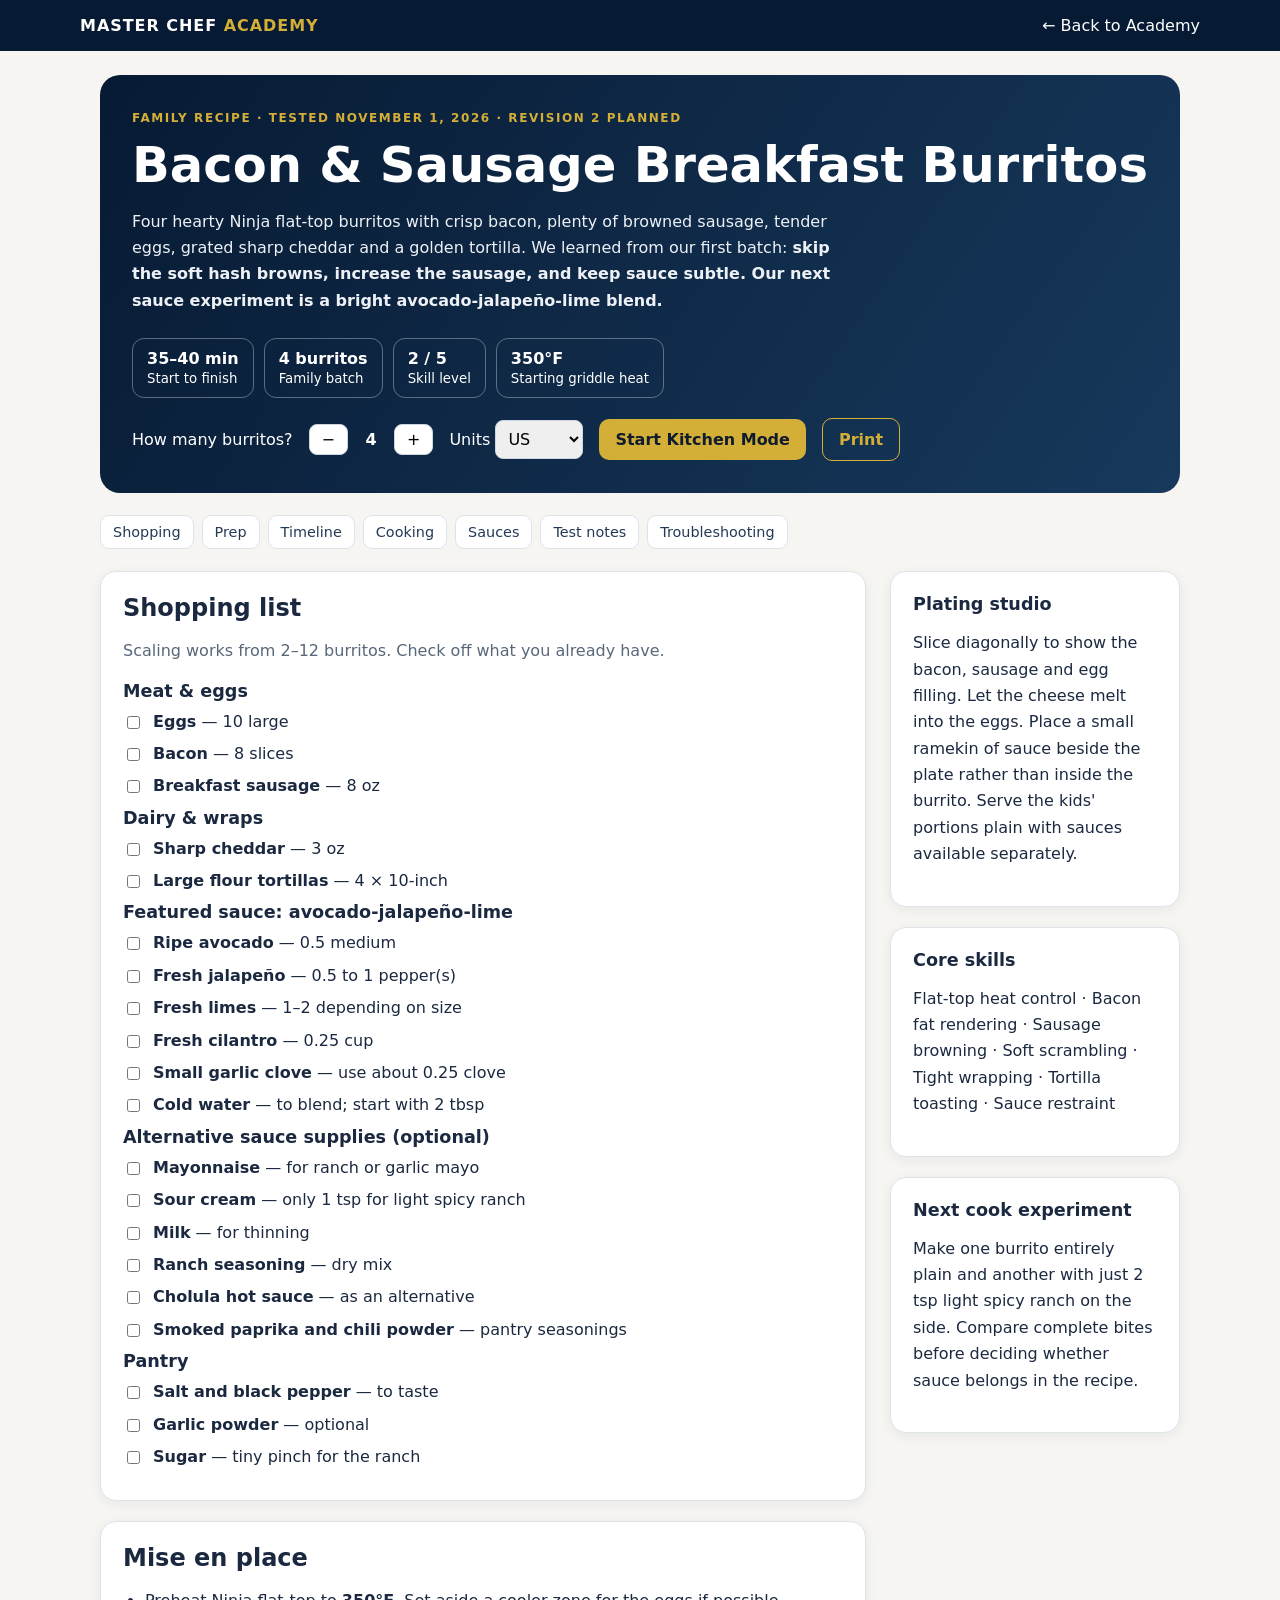
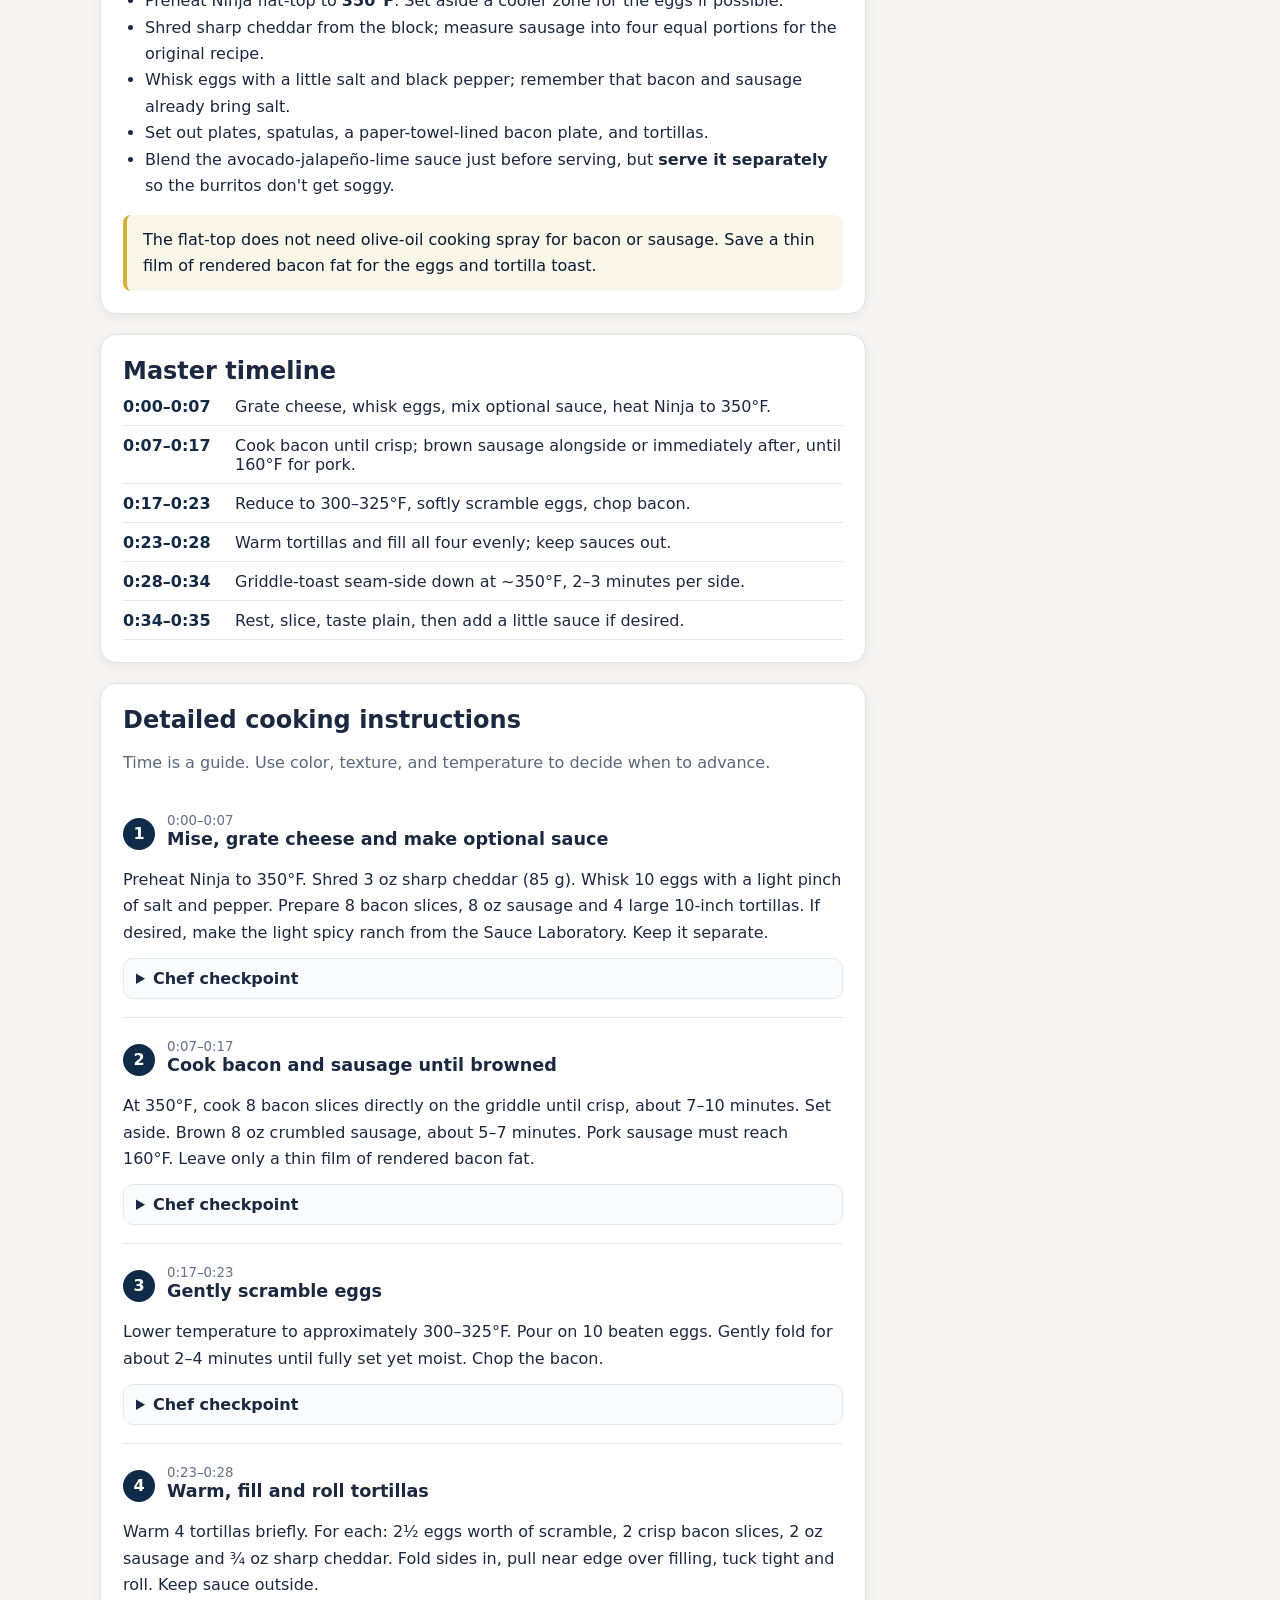
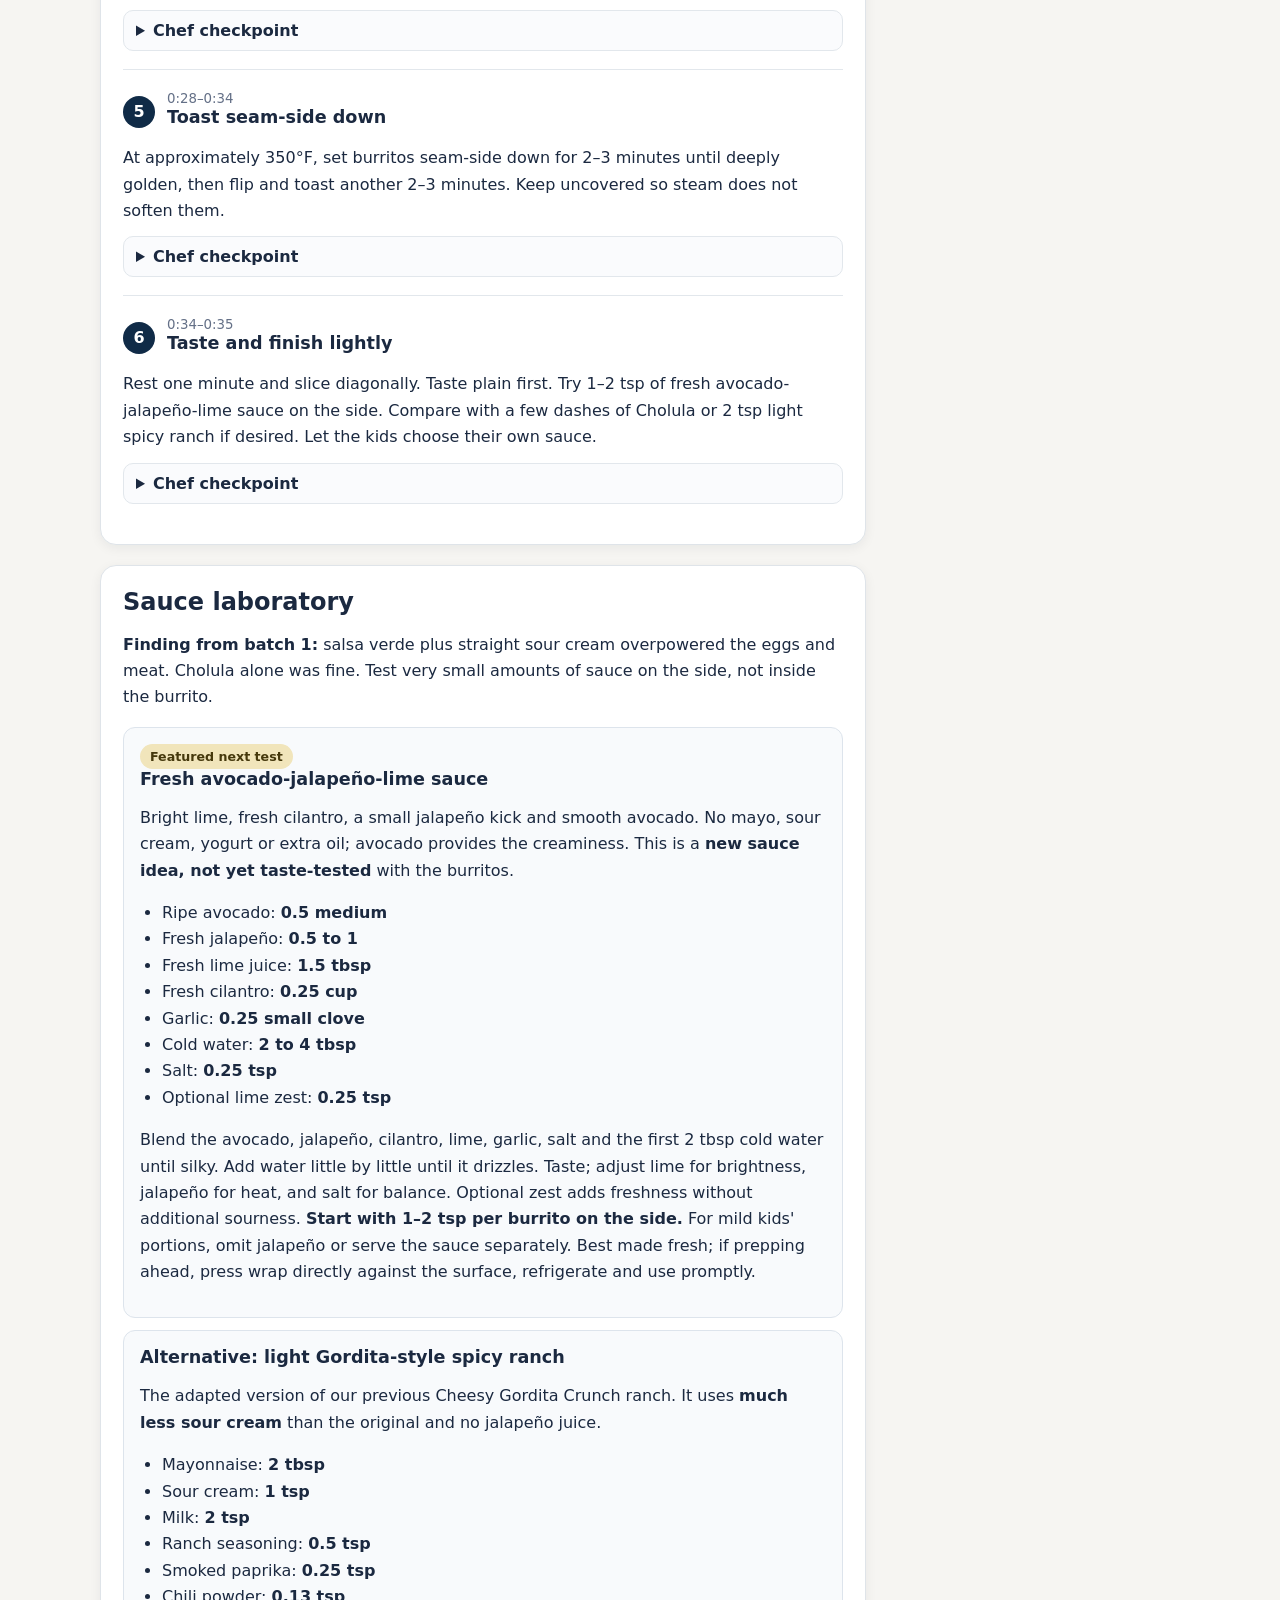
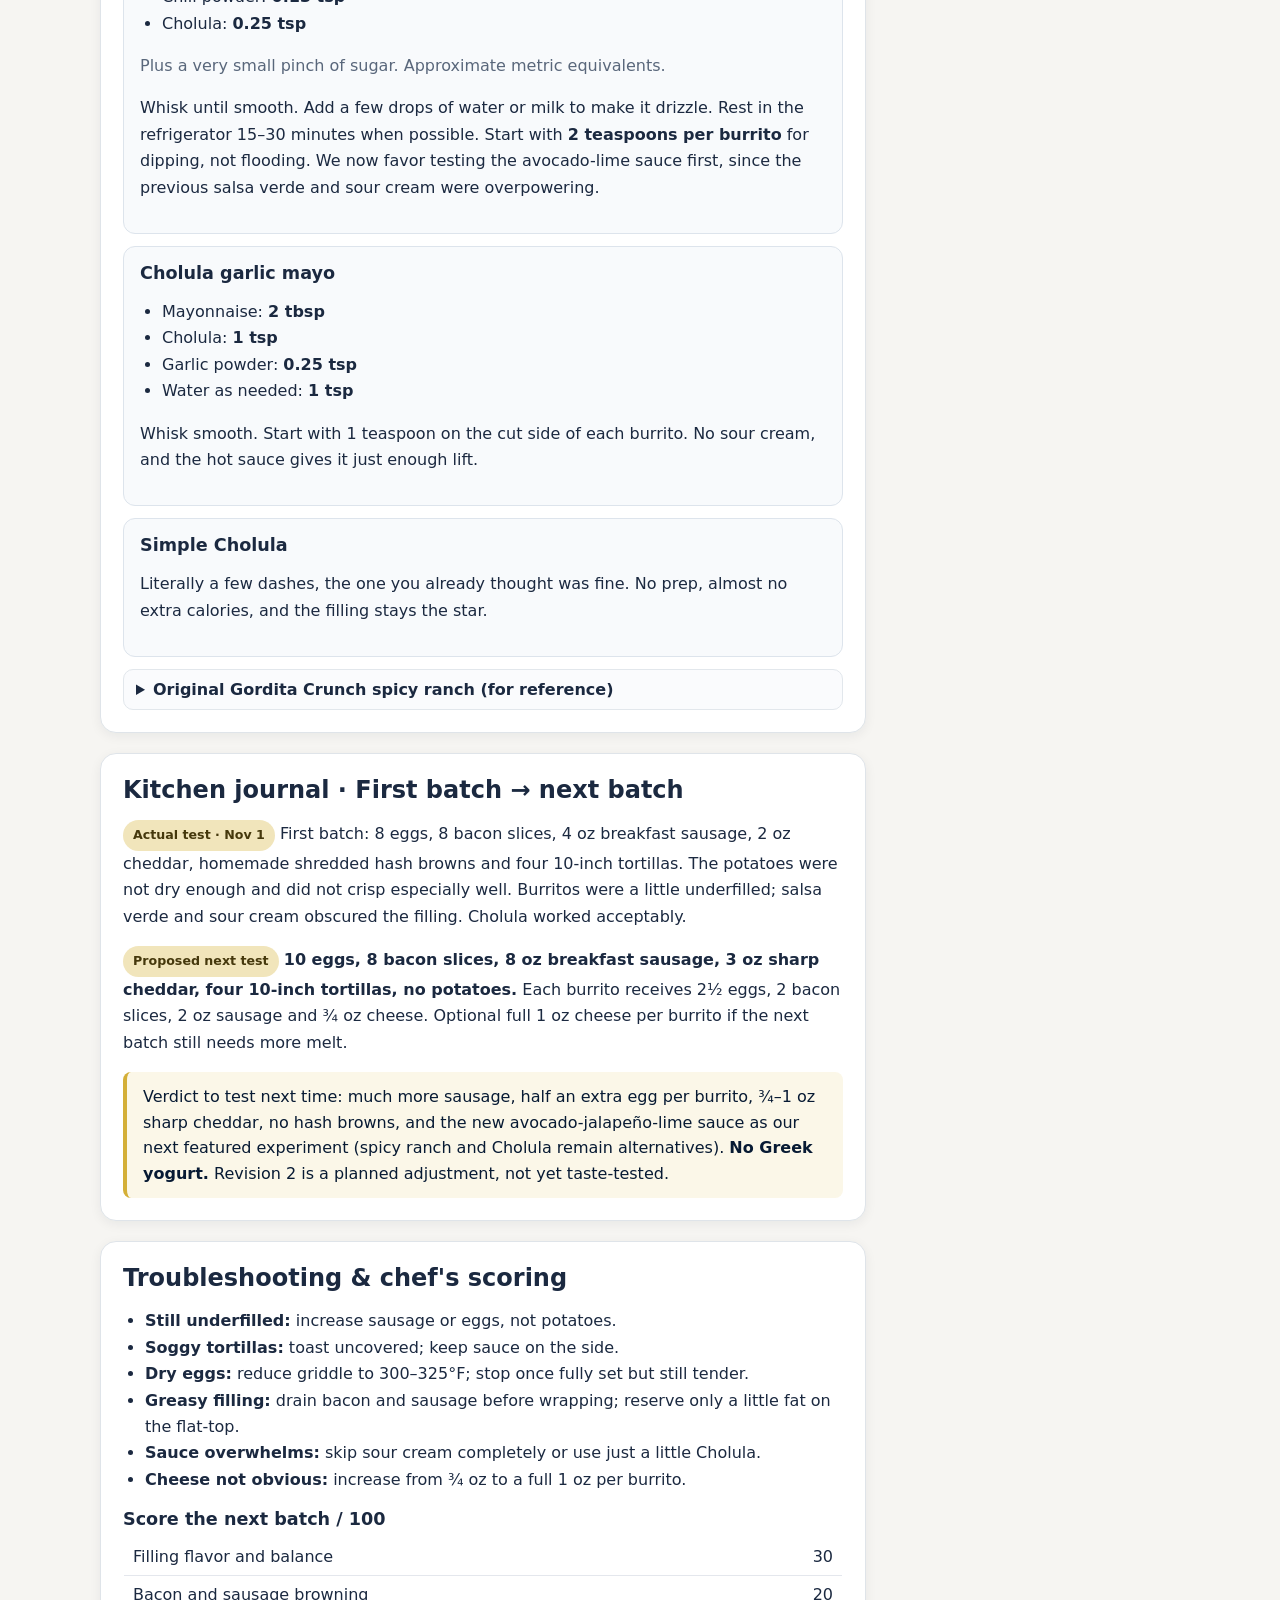
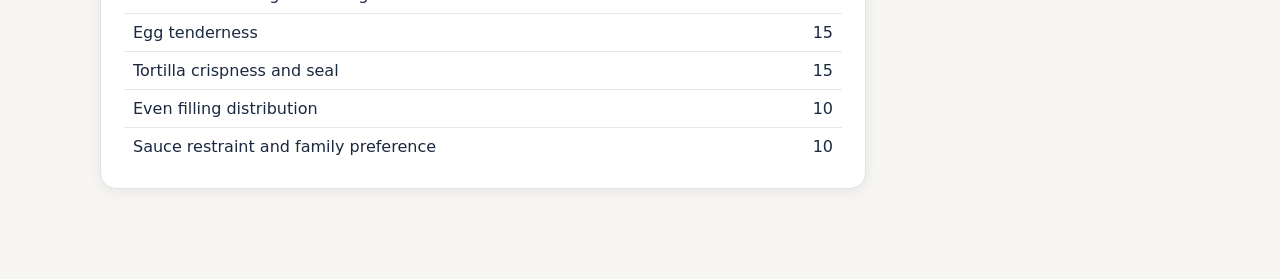
==== commit fbff38f5: "Save fresh avocado jalapeño lime sauce as featured breakfast burrito accompaniment" ====
--- a/breakfast-burritos.html
+++ b/breakfast-burritos.html
@@ -58,7 +58,7 @@
   <section class="recipe-hero">
     <span class="eyebrow">Family recipe · Tested November 1, 2026 · Revision 2 planned</span>
     <h1>Bacon & Sausage Breakfast Burritos</h1>
-    <p>Four hearty Ninja flat-top burritos with crisp bacon, plenty of browned sausage, tender eggs, grated sharp cheddar and a golden tortilla. We learned from our first batch: <strong>skip the soft hash browns, increase the sausage, and keep sauce subtle.</strong></p>
+    <p>Four hearty Ninja flat-top burritos with crisp bacon, plenty of browned sausage, tender eggs, grated sharp cheddar and a golden tortilla. We learned from our first batch: <strong>skip the soft hash browns, increase the sausage, and keep sauce subtle. Our next sauce experiment is a bright avocado-jalapeño-lime blend.</strong></p>
     <div class="facts"><div class="fact"><strong>35–40 min</strong><br><small>Start to finish</small></div><div class="fact"><strong id="heroYield">4 burritos</strong><br><small>Family batch</small></div><div class="fact"><strong>2 / 5</strong><br><small>Skill level</small></div><div class="fact"><strong>350°F</strong><br><small>Starting griddle heat</small></div></div>
     <div class="controls">
       <span>How many burritos?</span>
@@ -73,7 +73,7 @@
     <div>
       <section class="panel" id="shopping"><h2>Shopping list</h2><p class="subtle">Scaling works from 2–12 burritos. Check off what you already have.</p><div id="shoppingItems"></div></section>
       <section class="panel" id="mise"><h2>Mise en place</h2>
-        <ul><li>Preheat Ninja flat-top to <strong>350°F</strong>. Set aside a cooler zone for the eggs if possible.</li><li>Shred sharp cheddar from the block; measure sausage into four equal portions for the original recipe.</li><li>Whisk eggs with a little salt and black pepper; remember that bacon and sausage already bring salt.</li><li>Set out plates, spatulas, a paper-towel-lined bacon plate, and tortillas.</li><li>Mix the sauce before cooking, but <strong>serve it separately</strong> so the burritos don't get soggy.</li></ul>
+        <ul><li>Preheat Ninja flat-top to <strong>350°F</strong>. Set aside a cooler zone for the eggs if possible.</li><li>Shred sharp cheddar from the block; measure sausage into four equal portions for the original recipe.</li><li>Whisk eggs with a little salt and black pepper; remember that bacon and sausage already bring salt.</li><li>Set out plates, spatulas, a paper-towel-lined bacon plate, and tortillas.</li><li>Blend the avocado-jalapeño-lime sauce just before serving, but <strong>serve it separately</strong> so the burritos don't get soggy.</li></ul>
         <div class="callout">The flat-top does not need olive-oil cooking spray for bacon or sausage. Save a thin film of rendered bacon fat for the eggs and tortilla toast.</div>
       </section>
       <section class="panel" id="timeline"><h2>Master timeline</h2><div class="timeline">
@@ -86,7 +86,11 @@
       </div></section>
       <section class="panel" id="steps"><h2>Detailed cooking instructions</h2><p class="subtle">Time is a guide. Use color, texture, and temperature to decide when to advance.</p><div id="method"></div></section>
       <section class="panel" id="sauces"><h2>Sauce laboratory</h2><p><strong>Finding from batch 1:</strong> salsa verde plus straight sour cream overpowered the eggs and meat. Cholula alone was fine. Test very small amounts of sauce on the side, not inside the burrito.</p>
-        <div class="sauce"><span class="tag">First choice</span><h3>Light Gordita-style spicy ranch</h3><p>The adapted version of our previous Cheesy Gordita Crunch ranch. It uses <strong>much less sour cream</strong> than the original and no jalapeño juice.</p><div id="ranchAmounts"></div><p>Whisk until smooth. Add a few drops of water or milk to make it drizzle. Rest in the refrigerator 15–30 minutes when possible. Start with <strong>2 teaspoons per burrito</strong> for dipping, not flooding.</p></div>
+        <div class="sauce"><span class="tag">Featured next test</span><h3>Fresh avocado-jalapeño-lime sauce</h3>
+        <p>Bright lime, fresh cilantro, a small jalapeño kick and smooth avocado. No mayo, sour cream, yogurt or extra oil; avocado provides the creaminess. This is a <strong>new sauce idea, not yet taste-tested</strong> with the burritos.</p>
+        <div id="avocadoAmounts"></div>
+        <p>Blend the avocado, jalapeño, cilantro, lime, garlic, salt and the first 2 tbsp cold water until silky. Add water little by little until it drizzles. Taste; adjust lime for brightness, jalapeño for heat, and salt for balance. Optional zest adds freshness without additional sourness. <strong>Start with 1–2 tsp per burrito on the side.</strong> For mild kids' portions, omit jalapeño or serve the sauce separately. Best made fresh; if prepping ahead, press wrap directly against the surface, refrigerate and use promptly.</p></div>
+        <div class="sauce"><h3>Alternative: light Gordita-style spicy ranch</h3><p>The adapted version of our previous Cheesy Gordita Crunch ranch. It uses <strong>much less sour cream</strong> than the original and no jalapeño juice.</p><div id="ranchAmounts"></div><p>Whisk until smooth. Add a few drops of water or milk to make it drizzle. Rest in the refrigerator 15–30 minutes when possible. Start with <strong>2 teaspoons per burrito</strong> for dipping, not flooding. We now favor testing the avocado-lime sauce first, since the previous salsa verde and sour cream were overpowering.</p></div>
         <div class="sauce"><h3>Cholula garlic mayo</h3><div id="mayoAmounts"></div><p>Whisk smooth. Start with 1 teaspoon on the cut side of each burrito. No sour cream, and the hot sauce gives it just enough lift.</p></div>
         <div class="sauce"><h3>Simple Cholula</h3><p>Literally a few dashes, the one you already thought was fine. No prep, almost no extra calories, and the filling stays the star.</p></div>
         <details><summary>Original Gordita Crunch spicy ranch (for reference)</summary><p>120 g mayonnaise, 60 g sour cream, 20–30 g milk/buttermilk, 8–10 g ranch seasoning, 2 g paprika, 1 g chili/chipotle powder, 0.5–1 g cayenne and 1 g sugar. Optional hot sauce and a tiny squeeze of lime. <strong>Original correction: no jalapeño juice.</strong> This is the stronger historical sauce, <em>not</em> the adapted burrito version.</p></details>
@@ -94,7 +98,7 @@
       <section class="panel" id="notes"><h2>Kitchen journal · First batch → next batch</h2>
         <p><span class="tag">Actual test · Nov 1</span> First batch: 8 eggs, 8 bacon slices, 4 oz breakfast sausage, 2 oz cheddar, homemade shredded hash browns and four 10-inch tortillas. The potatoes were not dry enough and did not crisp especially well. Burritos were a little underfilled; salsa verde and sour cream obscured the filling. Cholula worked acceptably.</p>
         <p><span class="tag">Proposed next test</span> <strong>10 eggs, 8 bacon slices, 8 oz breakfast sausage, 3 oz sharp cheddar, four 10-inch tortillas, no potatoes.</strong> Each burrito receives 2½ eggs, 2 bacon slices, 2 oz sausage and ¾ oz cheese. Optional full 1 oz cheese per burrito if the next batch still needs more melt.</p>
-        <div class="callout">Verdict to test next time: much more sausage, half an extra egg per burrito, ¾–1 oz sharp cheddar, no hash browns, and optional light spicy ranch. <strong>No Greek yogurt.</strong> Revision 2 is a planned adjustment, not yet taste-tested.</div>
+        <div class="callout">Verdict to test next time: much more sausage, half an extra egg per burrito, ¾–1 oz sharp cheddar, no hash browns, and the new avocado-jalapeño-lime sauce as our next featured experiment (spicy ranch and Cholula remain alternatives). <strong>No Greek yogurt.</strong> Revision 2 is a planned adjustment, not yet taste-tested.</div>
       </section>
       <section class="panel" id="troubleshooting"><h2>Troubleshooting & chef's scoring</h2>
         <ul><li><strong>Still underfilled:</strong> increase sausage or eggs, not potatoes.</li><li><strong>Soggy tortillas:</strong> toast uncovered; keep sauce on the side.</li><li><strong>Dry eggs:</strong> reduce griddle to 300–325°F; stop once fully set but still tender.</li><li><strong>Greasy filling:</strong> drain bacon and sausage before wrapping; reserve only a little fat on the flat-top.</li><li><strong>Sauce overwhelms:</strong> skip sour cream completely or use just a little Cholula.</li><li><strong>Cheese not obvious:</strong> increase from ¾ oz to a full 1 oz per burrito.</li></ul>
@@ -117,11 +121,12 @@
 <script>
 (()=>{
   const $=s=>document.querySelector(s);
-  const shopping=$('#shoppingItems'),method=$('#method'),ranch=$('#ranchAmounts'),mayo=$('#mayoAmounts');
+  const shopping=$('#shoppingItems'),method=$('#method'),avocado=$('#avocadoAmounts'),ranch=$('#ranchAmounts'),mayo=$('#mayoAmounts');
   let n=4,unit='us',idx=0;
   const fmt=x=>Number.isInteger(x)?String(x):Number(x.toFixed(2)).toString();
   const f=()=>n/4;
   const sauces={
+    avocado:[['Ripe avocado',.5,'medium',75,'g (approx)'],['Fresh jalapeño',.5,'to 1',.5,'to 1 pepper'],['Fresh lime juice',1.5,'tbsp',22,'mL'],['Fresh cilantro',.25,'cup',10,'g (loose)'],['Garlic',.25,'small clove',.25,'small clove'],['Cold water',2,'to 4 tbsp',30,'to 60 mL'],['Salt',.25,'tsp',1.5,'g (approx)'],['Optional lime zest',.25,'tsp',.25,'tsp']],
     ranch:[['Mayonnaise',2,'tbsp',30,'g'],['Sour cream',1,'tsp',5,'g'],['Milk',2,'tsp',10,'g'],['Ranch seasoning',.5,'tsp',1.5,'g'],['Smoked paprika',.25,'tsp',.6,'g'],['Chili powder',.125,'tsp',.3,'g'],['Cholula',.25,'tsp',1.25,'mL']],
     mayo:[['Mayonnaise',2,'tbsp',30,'g'],['Cholula',1,'tsp',5,'mL'],['Garlic powder',.25,'tsp',.6,'g'],['Water as needed',1,'tsp',5,'mL']]
   };
@@ -133,17 +138,19 @@
     {t:'Gently scramble eggs',time:'0:17–0:23',body:()=> 'Lower temperature to approximately 300–325°F. Pour on '+scaled(10)+' beaten eggs. Gently fold for about 2–4 minutes until fully set yet moist. Chop the bacon.',check:'Eggs are fully cooked but tender, not dry or browned.'},
     {t:'Warm, fill and roll tortillas',time:'0:23–0:28',body:()=> 'Warm '+n+' tortillas briefly. For each: 2½ eggs worth of scramble, 2 crisp bacon slices, 2 oz sausage and ¾ oz sharp cheddar. Fold sides in, pull near edge over filling, tuck tight and roll. Keep sauce outside.',check:'Four satisfyingly full burritos with sealed sides; no potatoes or sauce inside.'},
     {t:'Toast seam-side down',time:'0:28–0:34',body:()=> 'At approximately 350°F, set burritos seam-side down for 2–3 minutes until deeply golden, then flip and toast another 2–3 minutes. Keep uncovered so steam does not soften them.',check:'Exterior is golden and crisp, cheese melted, seam sealed.'},
-    {t:'Taste and finish lightly',time:'0:34–0:35',body:()=> 'Rest one minute and slice diagonally. Taste plain first. Try a few dashes of Cholula; if desired compare up to 2 tsp of light spicy ranch on the side. Let the kids choose their own sauce.',check:'The bacon, sausage, egg and cheddar remain dominant. Any sauce is only an accent.'}
+    {t:'Taste and finish lightly',time:'0:34–0:35',body:()=> 'Rest one minute and slice diagonally. Taste plain first. Try 1–2 tsp of fresh avocado-jalapeño-lime sauce on the side. Compare with a few dashes of Cholula or 2 tsp light spicy ranch if desired. Let the kids choose their own sauce.',check:'The bacon, sausage, egg and cheddar remain dominant. Any sauce is only an accent.'}
   ];
   function render(){
     $('#servings').textContent=n;$('#heroYield').textContent=n+' burritos';
     const items=[
       ['Meat & eggs',[['Eggs',scaled(10)+' large'],['Bacon',scaled(8)+' slices'],['Breakfast sausage',unit==='us'?scaled(8)+' oz':scaled(227)+' g']]],
       ['Dairy & wraps',[['Sharp cheddar',unit==='us'?scaled(3)+' oz':scaled(85)+' g'],['Large flour tortillas',n+' × 10-inch']]],
-      ['Sauce supplies (optional)',[['Mayonnaise','for spicy ranch or garlic mayo'],['Sour cream','only '+(unit==='us'?scaled(1)+' tsp':scaled(5)+' g')+' for light spicy ranch'],['Milk','for thinning'],['Ranch seasoning','dry mix'],['Cholula hot sauce','for all three sauce tests'],['Smoked paprika and chili powder','pantry seasonings']]],
+      ['Featured sauce: avocado-jalapeño-lime',[['Ripe avocado',scaled(.5)+' medium'],['Fresh jalapeño',scaled(.5)+' to '+scaled(1)+' pepper(s)'],['Fresh limes',scaled(1)+'–'+scaled(2)+' depending on size'],['Fresh cilantro',unit==='us'?scaled(.25)+' cup':scaled(10)+' g'],['Small garlic clove','use about '+scaled(.25)+' clove'],['Cold water','to blend; start with '+(unit==='us'?scaled(2)+' tbsp':scaled(30)+' mL')]]],
+      ['Alternative sauce supplies (optional)',[['Mayonnaise','for ranch or garlic mayo'],['Sour cream','only '+(unit==='us'?scaled(1)+' tsp':scaled(5)+' g')+' for light spicy ranch'],['Milk','for thinning'],['Ranch seasoning','dry mix'],['Cholula hot sauce','as an alternative'],['Smoked paprika and chili powder','pantry seasonings']]],
       ['Pantry',[['Salt and black pepper','to taste'],['Garlic powder','optional'],['Sugar','tiny pinch for the ranch']]]
     ];
     shopping.innerHTML=items.map(([group,parts])=>'<h3>'+group+'</h3>'+parts.map(([item,amount])=>'<label class="check"><input type="checkbox"><span><strong>'+item+'</strong> — '+amount+'</span></label>').join('')).join('');
+    avocado.innerHTML=measures(sauces.avocado);
     ranch.innerHTML=measures(sauces.ranch)+'<p class="subtle">Plus a very small pinch of sugar. Approximate metric equivalents.</p>';
     mayo.innerHTML=measures(sauces.mayo);
     method.innerHTML=tasks.map((s,i)=>'<article class="method-step"><header><span class="number">'+(i+1)+'</span><div><small>'+s.time+'</small><h3>'+s.t+'</h3></div></header><p>'+s.body()+'</p><details><summary>Chef checkpoint</summary><p>'+s.check+'</p></details></article>').join('');
